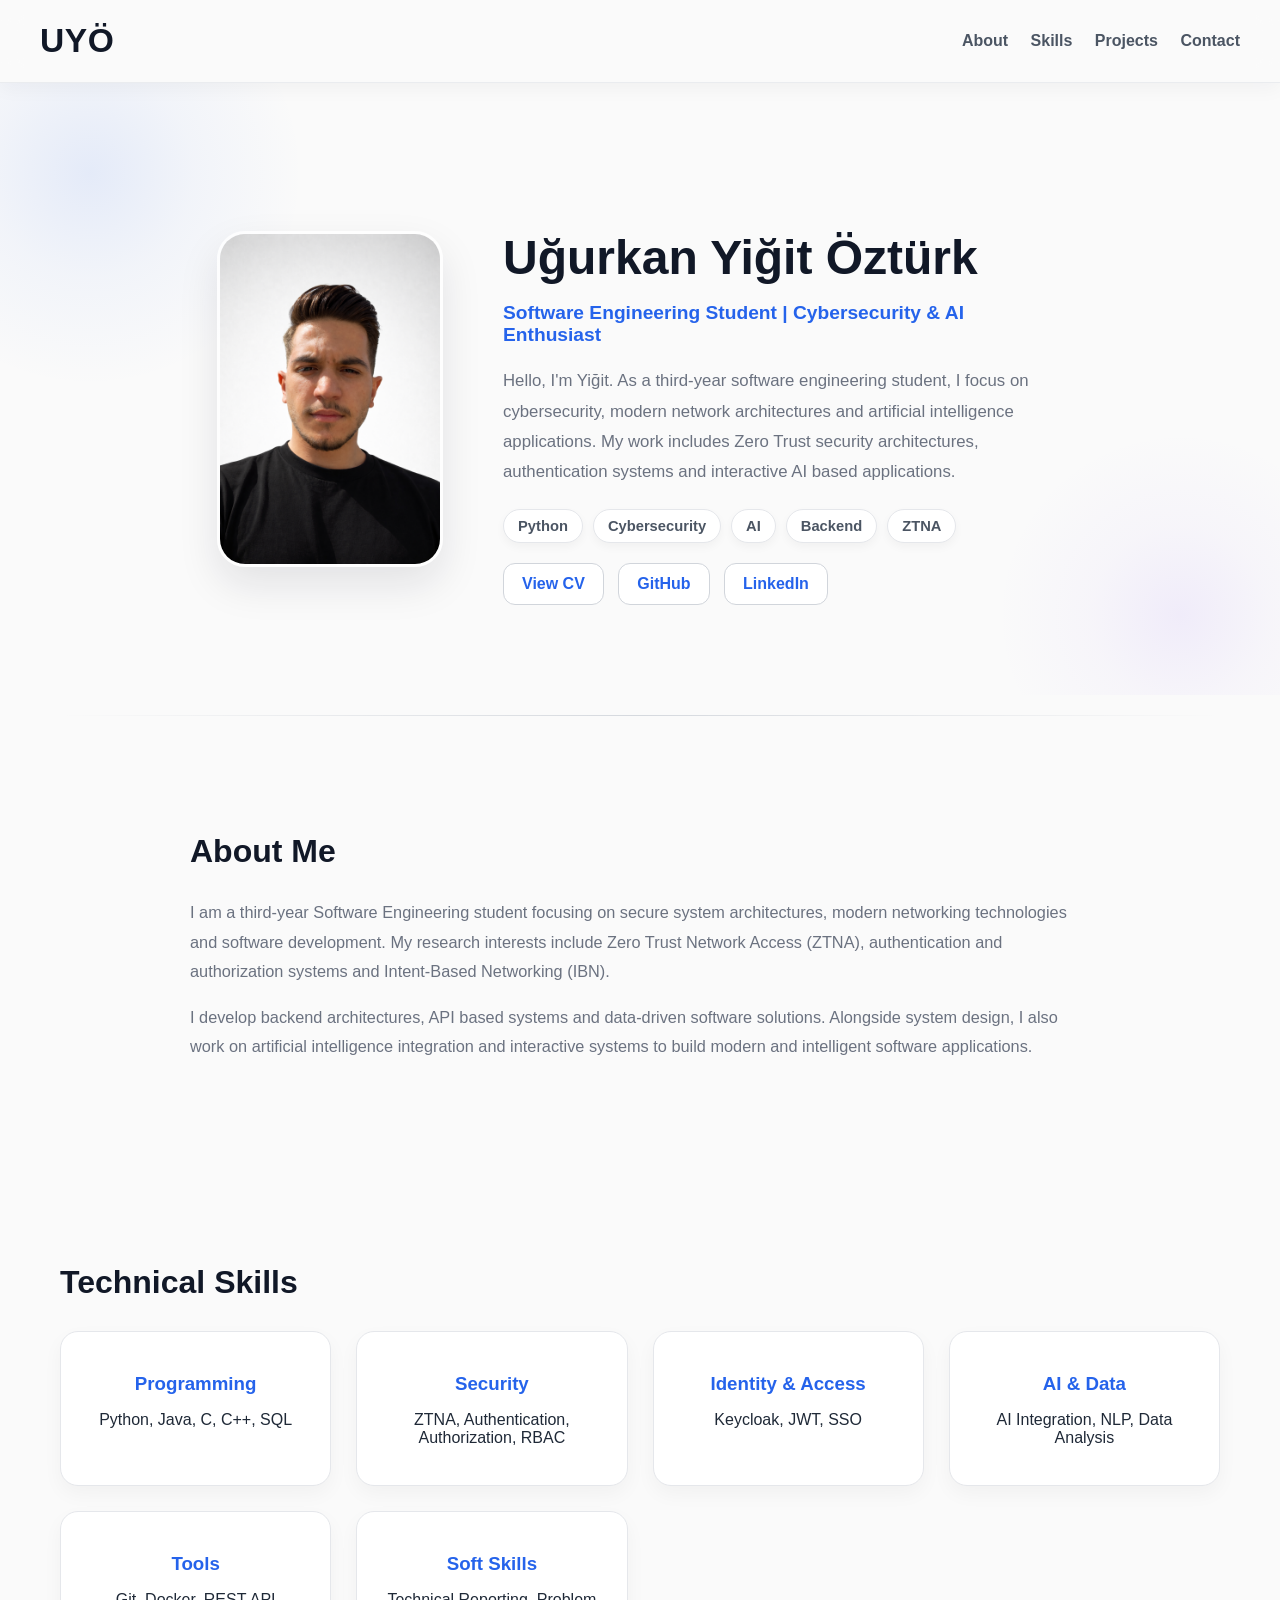
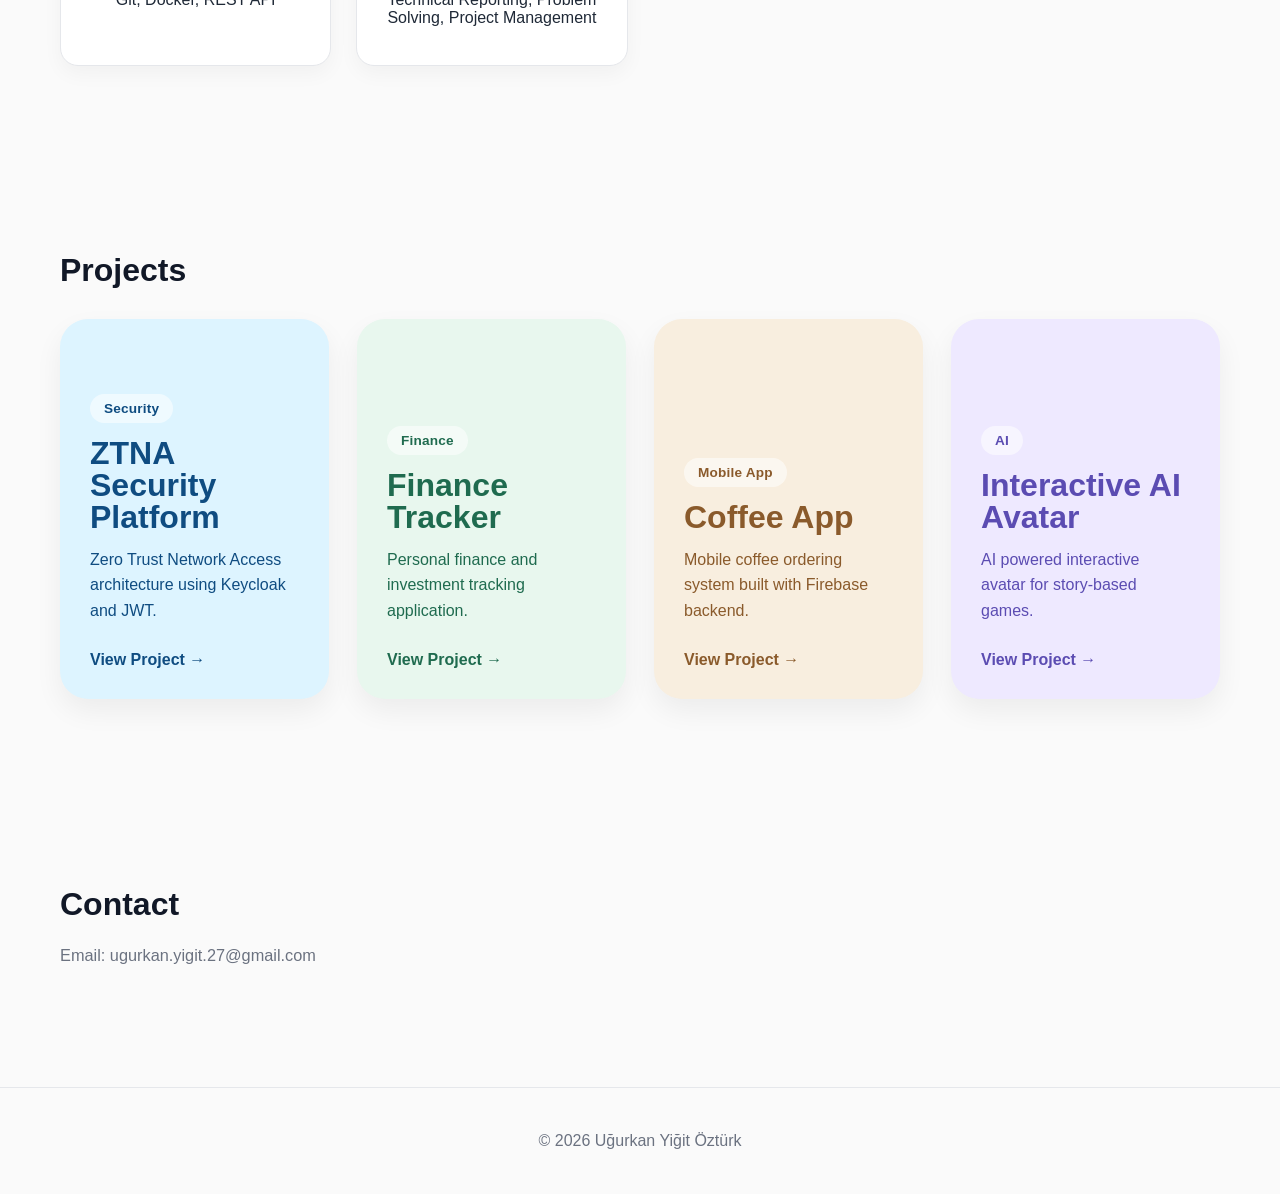
==== index.html @ f37c4f9e "Replace section dividers and remove unused script Replaced section dividers with hero dividers and r" ====
<!DOCTYPE html>
<html lang="en">
<head>
<meta charset="UTF-8">
<meta name="viewport" content="width=device-width, initial-scale=1.0">
<title>Uğurkan Yiğit Öztürk | Portfolio</title>
<link rel="stylesheet" href="style.css">
</head>

<body>

<header class="navbar">
<h2>UYÖ</h2>

<nav>
  <a href="#about">About</a>
  <a href="#skills">Skills</a>
  <a href="#projects">Projects</a>
  <a href="#contact">Contact</a>
</nav>
</header>

<section class="hero">

<img src="profile.png" class="profile-photo">

<div class="hero-text">

<h1>Uğurkan Yiğit Öztürk</h1>

<h3>Software Engineering Student | Cybersecurity & AI Enthusiast</h3>

<p>
Hello, I'm Yiğit. As a third-year software engineering student, I focus on
cybersecurity, modern network architectures and artificial intelligence
applications. My work includes Zero Trust security architectures,
authentication systems and interactive AI based applications.
</p>

<div class="hero-badges">
  <span class="hero-badge">Python</span>
  <span class="hero-badge">Cybersecurity</span>
  <span class="hero-badge">AI</span>
  <span class="hero-badge">Backend</span>
  <span class="hero-badge">ZTNA</span>
</div>

<div class="hero-buttons">

<a href="CV.pdf" target="_blank" class="btn">View CV</a>

<a href="https://github.com/Yigit-Ozturk-Ugurkan" target="_blank" class="btn">GitHub</a>

<a href="https://www.linkedin.com/in/uğurkan-yiğit-öztürk-a6b8692b9" target="_blank" class="btn">LinkedIn</a>

</div>

</div>

</section>

<div class="hero-divider"></div>  

<section id="about" class="about-section">

<h2>About Me</h2>

<p>
I am a third-year Software Engineering student focusing on secure system architectures,
modern networking technologies and software development. My research interests include
Zero Trust Network Access (ZTNA), authentication and authorization systems and
Intent-Based Networking (IBN).
</p>

<p>
I develop backend architectures, API based systems and data-driven software solutions.
Alongside system design, I also work on artificial intelligence integration and
interactive systems to build modern and intelligent software applications.
</p>

</section>

<section id="skills" class="skills-section">

<h2>Technical Skills</h2>

<div class="skills-grid">

<div class="skill-card">
<h3>Programming</h3>
<p>Python, Java, C, C++, SQL</p>
</div>

<div class="skill-card">
<h3>Security</h3>
<p>ZTNA, Authentication, Authorization, RBAC</p>
</div>

<div class="skill-card">
<h3>Identity & Access</h3>
<p>Keycloak, JWT, SSO</p>
</div>

<div class="skill-card">
<h3>AI & Data</h3>
<p>AI Integration, NLP, Data Analysis</p>
</div>

<div class="skill-card">
<h3>Tools</h3>
<p>Git, Docker, REST API</p>
</div>

<div class="skill-card">
<h3>Soft Skills</h3>
<p>Technical Reporting, Problem Solving, Project Management</p>
</div>

</div>

</section>

<section id="projects" class="projects-section">
  <h2>Projects</h2>

  <div class="projects">

    <div class="project-card card-ztna">
      <div class="project-content">
        <span class="project-tag">Security</span>
        <h3>ZTNA Security Platform</h3>
        <p>Zero Trust Network Access architecture using Keycloak and JWT.</p>
        <a href="project.html?project=ztna" class="project-link">View Project →</a>
      </div>
    </div>

    <div class="project-card card-finance">
      <div class="project-content">
        <span class="project-tag">Finance</span>
        <h3>Finance Tracker</h3>
        <p>Personal finance and investment tracking application.</p>
        <a href="project.html?project=finance" class="project-link">View Project →</a>
      </div>
    </div>

    <div class="project-card card-coffee">
      <div class="project-content">
        <span class="project-tag">Mobile App</span>
        <h3>Coffee App</h3>
        <p>Mobile coffee ordering system built with Firebase backend.</p>
        <a href="project.html?project=coffee" class="project-link">View Project →</a>
      </div>
    </div>

    <div class="project-card card-avatar">
      <div class="project-content">
        <span class="project-tag">AI</span>
        <h3>Interactive AI Avatar</h3>
        <p>AI powered interactive avatar for story-based games.</p>
        <a href="project.html?project=avatar" class="project-link">View Project →</a>
      </div>
    </div>

  </div>
</section>

<section id="contact">

<h2>Contact</h2>

<p>Email: ugurkan.yigit.27@gmail.com</p>

</section>

<footer>

<p>© 2026 Uğurkan Yiğit Öztürk</p>

</footer>

</body>
</html>
---- style.css ----
body{
font-family: Arial, sans-serif;
background:#FAFAFA;
color:#1F2937;
margin:0;
}

.navbar{
display:flex;
justify-content:space-between;
align-items:center;
padding:22px 40px;
background:rgba(250,250,250,0.78);
backdrop-filter:blur(14px);
-webkit-backdrop-filter:blur(14px);
border-bottom:1px solid rgba(229,231,235,0.75);
position:sticky;
top:0;
z-index:1000;
box-shadow:0 6px 18px rgba(15,23,42,0.04);
}

.navbar h2{
margin:0;
color:#111827;
font-size:2.1rem;
letter-spacing:0.5px;
}

.navbar a{
color:#4B5563;
margin-left:18px;
text-decoration:none;
font-weight:600;
transition:color 0.25s ease, opacity 0.25s ease;
}

.navbar a:hover{
color:#2563EB;
opacity:1;
}

.hero{
position:relative;
display:flex;
align-items:center;
justify-content:center;
padding:110px 60px 90px;
gap:60px;
overflow:hidden;
}

.hero-divider{
height:1px;
background:linear-gradient(
to right,
rgba(229,231,235,0),
rgba(209,213,219,0.9),
rgba(229,231,235,0)
);
margin:20px 60px 0;
}

.hero::before{
content:"";
position:absolute;
width:420px;
height:420px;
border-radius:50%;
background:radial-gradient(circle, rgba(37,99,235,0.10) 0%, rgba(37,99,235,0.04) 35%, rgba(37,99,235,0) 72%);
top:-120px;
left:-120px;
pointer-events:none;
}

.hero::after{
content:"";
position:absolute;
width:360px;
height:360px;
border-radius:50%;
background:radial-gradient(circle, rgba(139,92,246,0.09) 0%, rgba(139,92,246,0.03) 35%, rgba(139,92,246,0) 72%);
right:-80px;
bottom:-100px;
pointer-events:none;
}

.profile-photo{
width:220px;
border-radius:28px;
border:3px solid rgba(255,255,255,0.75);
box-shadow:0 18px 40px rgba(15,23,42,0.10);
position:relative;
z-index:1;
}

.hero-text{
max-width:560px;
position:relative;
z-index:1;
}

.hero-text h1{
font-size:3rem;
line-height:1.05;
margin-bottom:12px;
color:#111827;
}

.hero-text h3{
font-size:1.2rem;
font-weight:600;
color:#2563EB;
margin-bottom:20px;
}

.hero-text p{
font-size:1.05rem;
line-height:1.8;
color:#6B7280;
}

.hero-buttons{
margin-top:20px;
}

.btn{
background:#FFFFFF;
color:#2563EB;
padding:11px 18px;
text-decoration:none;
border-radius:12px;
margin-right:10px;
display:inline-block;
font-weight:600;
border:1px solid #D1D5DB;
transition:all 0.25s ease;
}

.btn:hover{
background:#2563EB;
color:#FFFFFF;
transform:translateY(-2px);
border-color:#2563EB;
}

.projects-section{
padding:80px 60px;
}

.projects-section h2{
margin-bottom:30px;
font-size:2rem;
color:#111827;
}

.projects{
display:grid;
grid-template-columns:repeat(auto-fit,minmax(260px,1fr));
gap:28px;
}

.project-card{
min-height:320px;
border-radius:28px;
padding:30px;
display:flex;
align-items:flex-end;
box-shadow:0 12px 28px rgba(0,0,0,0.06);
transition:transform 0.30s ease, box-shadow 0.30s ease, background 0.30s ease;
}

.project-card:hover{
transform:translateY(-8px);
box-shadow:0 22px 40px rgba(0,0,0,0.10);
}

.project-content{
display:flex;
flex-direction:column;
gap:14px;
width:100%;
}

.project-tag{
display:inline-block;
width:fit-content;
padding:7px 14px;
border-radius:999px;
font-size:0.85rem;
font-weight:700;
letter-spacing:0.2px;
background:rgba(255,255,255,0.55);
color:inherit;
}

.project-card h3{
font-size:2rem;
line-height:1;
margin:0;
font-weight:800;
}

.project-card p{
font-size:1rem;
line-height:1.6;
margin:0;
max-width:95%;
}

.project-link{
margin-top:14px;
text-decoration:none;
font-weight:800;
font-size:1rem;
color:inherit;
display:inline-block;
transition:transform 0.25s ease, opacity 0.25s ease;
}

.project-card:hover .project-link{
transform:translateX(6px);
}

html {
  scroll-behavior: smooth;
}

.logo-link {
  color: #111827;
  text-decoration: none;
}

.detail-page {
  padding: 48px 20px 90px;
  background: #FAFAFA;
}

.detail-container {
  max-width: 1100px;
  margin: 0 auto;
}

.back-link {
  display: inline-block;
  margin-bottom: 22px;
  color: #4B5563;
  text-decoration: none;
  font-weight: 600;
  transition: color 0.25s ease;
}

.back-link:hover {
  color: #2563EB;
}

.detail-image {
  width: 100%;
  max-height: 520px;
  object-fit: cover;
  border-radius: 24px;
  border: 1px solid #E5E7EB;
  box-shadow: 0 14px 30px rgba(0, 0, 0, 0.08);
  margin-bottom: 24px;
  background: #FFFFFF;
}

.detail-card {
  position: relative;
  overflow: hidden;
  background: linear-gradient(
  to bottom,
  #ffffff 30%,
  var(--project-soft-color) 100%
  );
  border-radius: 24px;
  padding: 34px;
  box-shadow: 0 14px 30px rgba(0, 0, 0, 0.06);
  border-left: 6px solid var(--project-color, #2563EB);
}

.detail-card::before{
  content:"";
  position:absolute;
  top:0;
  left:0;
  width:100%;
  height:72px;
  background:linear-gradient(
    to bottom,
    rgba(0,0,0,0.02),
    rgba(0,0,0,0)
  );
  pointer-events:none;
}

.detail-card h1 {
  font-size: 2.4rem;
  margin-bottom: 14px;
  color: #111827;
}

.detail-card h2 {
  margin-top: 24px;
  margin-bottom: 14px;
  font-size: 1.35rem;
  color: #111827;
}

.detail-desc {
  font-size: 1.05rem;
  line-height: 1.85;
  color: #6B7280;
}

.detail-buttons {
  margin-top: 26px;
  display: flex;
  gap: 12px;
  flex-wrap: wrap;
}

.detail-buttons .btn {
  min-width: 130px;
  text-align: center;
}

.detail-list {
  padding-left: 20px;
  line-height: 1.9;
  color: #4B5563;
}

.detail-list li {
  margin-bottom: 8px;
}

.tags {
  display: flex;
  gap: 10px;
  flex-wrap: wrap;
  margin-top: 8px;
}

.tag {
  background: #F3F4F6;
  color: #374151;
  border: 1px solid #E5E7EB;
  padding: 8px 14px;
  border-radius: 999px;
  font-size: 0.95rem;
  font-weight: 600;
}

hr {
  border: none;
  border-top: 1px solid #E5E7EB;
  margin: 28px 0;
}

@media (max-width: 768px) {
  .detail-card {
    padding: 22px;
  }

  .detail-card h1 {
    font-size: 1.8rem;
  }

  .detail-image {
    max-height: 320px;
  }
}

.about-section{
padding:40px 60px 80px;
max-width:900px;
margin:auto;
line-height:1.8;
}

.skills-section{
padding:60px;
}

.skills-grid{
display:grid;
grid-template-columns:repeat(auto-fit,minmax(220px,1fr));
gap:25px;
margin-top:30px;
}

.skill-card{
background:#FFFFFF;
padding:22px;
border-radius:18px;
text-align:center;
border:1px solid #E5E7EB;
box-shadow:0 8px 20px rgba(0,0,0,0.04);
}

.skill-card h3{
color:#2563EB;
margin-bottom:10px;
}

.hero-badges{
display:flex;
flex-wrap:wrap;
gap:10px;
margin-top:22px;
margin-bottom:8px;
}

.hero-badge{
background:#FFFFFF;
color:#4B5563;
border:1px solid #E5E7EB;
padding:8px 14px;
border-radius:999px;
font-size:0.92rem;
font-weight:600;
box-shadow:0 4px 10px rgba(0,0,0,0.04);
}

.card-ztna{
background:#DDF4FF;
color:#0F4C81;
}

.card-ztna:hover{
background:#BFE8FF;
}

.card-finance{
background:#E8F7EE;
color:#1F6B4F;
}

.card-finance:hover{
background:#D2F0DF;
}

.card-coffee{
background:#F8EEDF;
color:#8A5A2B;
}

.card-coffee:hover{
background:#F2E0C8;
}

.card-avatar{
background:#EEE9FF;
color:#5B4CB2;
}

.card-avatar:hover{
background:#E0D7FF;
}

.about-section,
.skills-section,
#contact{
padding:80px 60px;
}

.about-section p,
#contact p{
color:#6B7280;
font-size:1.02rem;
line-height:1.8;
}

h2{
font-size:2rem;
margin-bottom:18px;
color:#111827;
}

footer{
padding:28px 20px;
text-align:center;
color:#6B7280;
border-top:1px solid #E5E7EB;
margin-top:20px;
background:#FAFAFA;
}

@media (max-width: 768px) {
  .navbar{
    flex-direction:column;
    gap:14px;
    padding:18px 20px;
  }

  .hero{
    flex-direction:column;
    text-align:center;
    padding:60px 24px;
    gap:30px;
  }

  .hero-text h1{
    font-size:2.3rem;
  }

  .projects-section,
  .about-section,
  .skills-section,
  #contact{
    padding:60px 24px;
  }

  .project-card{
    min-height:280px;
    padding:24px;
  }

  .project-card h3{
    font-size:1.8rem;
  }
}
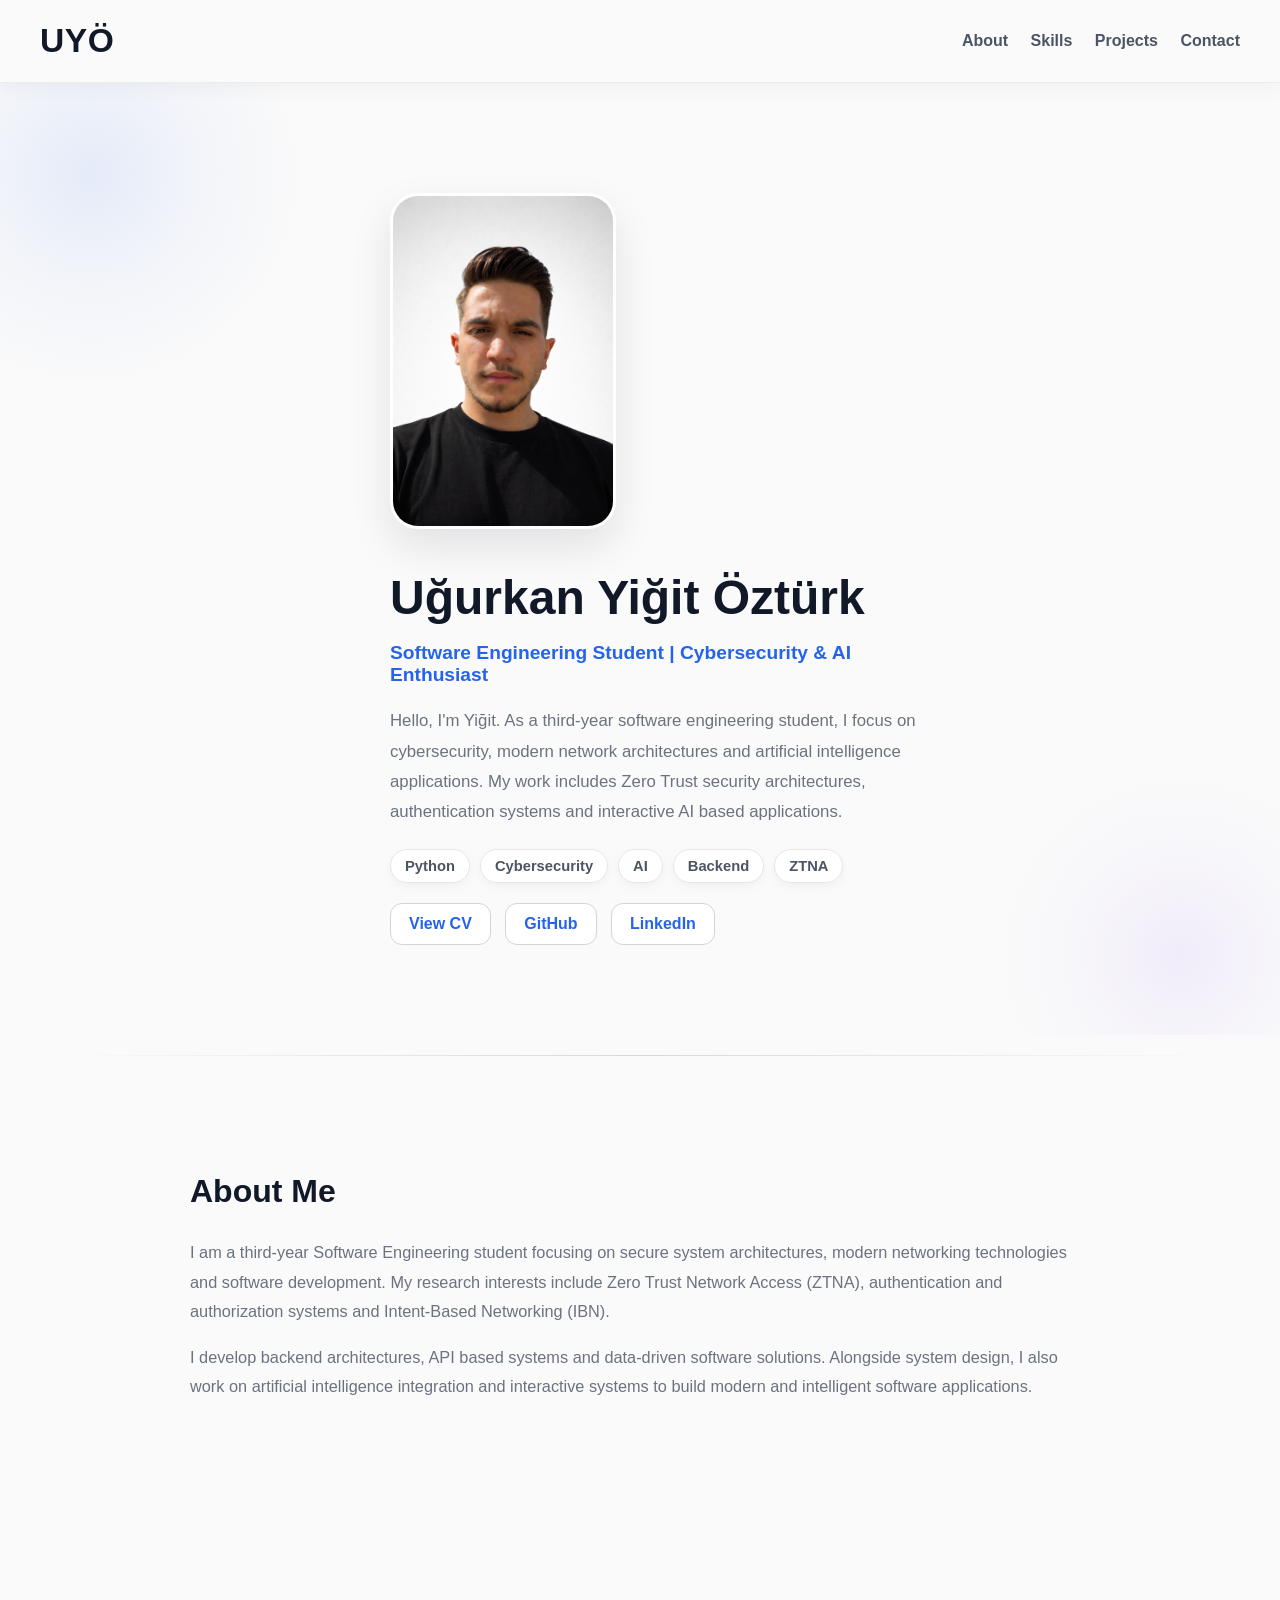
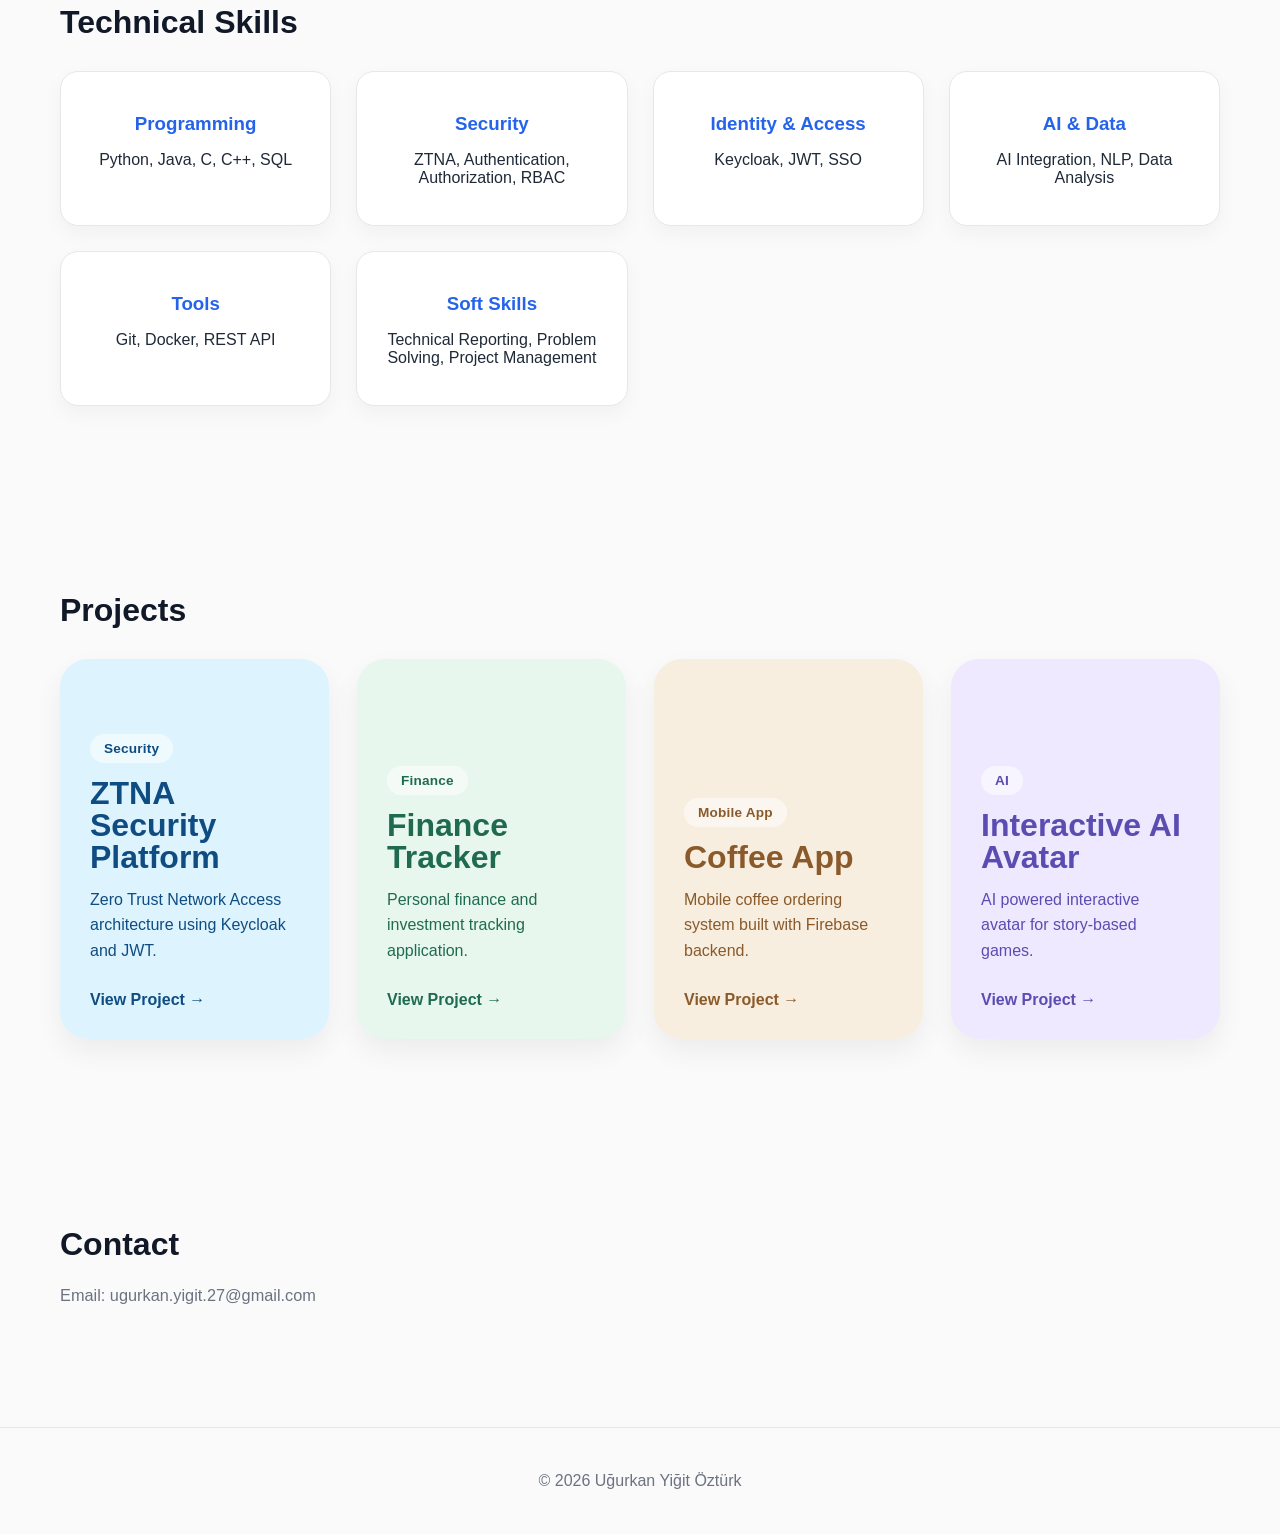
==== commit 799cd39d: "Refactor index.html structure and content" ====
--- a/index.html
+++ b/index.html
@@ -1,182 +1,196 @@
 <!DOCTYPE html>
 <html lang="en">
 <head>
-<meta charset="UTF-8">
-<meta name="viewport" content="width=device-width, initial-scale=1.0">
-<title>Uğurkan Yiğit Öztürk | Portfolio</title>
-<link rel="stylesheet" href="style.css">
+  <meta charset="UTF-8">
+  <meta name="viewport" content="width=device-width, initial-scale=1.0">
+  <title>Uğurkan Yiğit Öztürk | Portfolio</title>
+  <link rel="stylesheet" href="style.css">
 </head>
 
 <body>
 
-<header class="navbar">
-<h2>UYÖ</h2>
+  <header class="navbar">
+    <h2>UYÖ</h2>
 
-<nav>
-  <a href="#about">About</a>
-  <a href="#skills">Skills</a>
-  <a href="#projects">Projects</a>
-  <a href="#contact">Contact</a>
-</nav>
-</header>
+    <nav>
+      <a href="#about">About</a>
+      <a href="#skills">Skills</a>
+      <a href="#projects">Projects</a>
+      <a href="#contact">Contact</a>
+    </nav>
+  </header>
 
-<section class="hero">
+  <section class="hero">
+    <div class="section-bg hero-bg">
+      <span class="bg-shape shape-1"></span>
+      <span class="bg-shape shape-2"></span>
+    </div>
 
-<img src="profile.png" class="profile-photo">
+    <div class="section-content hero-content">
+      <img src="profile.png" class="profile-photo" alt="Profile Photo">
 
-<div class="hero-text">
+      <div class="hero-text">
+        <h1>Uğurkan Yiğit Öztürk</h1>
 
-<h1>Uğurkan Yiğit Öztürk</h1>
+        <h3>Software Engineering Student | Cybersecurity & AI Enthusiast</h3>
 
-<h3>Software Engineering Student | Cybersecurity & AI Enthusiast</h3>
+        <p>
+          Hello, I'm Yiğit. As a third-year software engineering student, I focus on
+          cybersecurity, modern network architectures and artificial intelligence
+          applications. My work includes Zero Trust security architectures,
+          authentication systems and interactive AI based applications.
+        </p>
 
-<p>
-Hello, I'm Yiğit. As a third-year software engineering student, I focus on
-cybersecurity, modern network architectures and artificial intelligence
-applications. My work includes Zero Trust security architectures,
-authentication systems and interactive AI based applications.
-</p>
+        <div class="hero-badges">
+          <span class="hero-badge">Python</span>
+          <span class="hero-badge">Cybersecurity</span>
+          <span class="hero-badge">AI</span>
+          <span class="hero-badge">Backend</span>
+          <span class="hero-badge">ZTNA</span>
+        </div>
 
-<div class="hero-badges">
-  <span class="hero-badge">Python</span>
-  <span class="hero-badge">Cybersecurity</span>
-  <span class="hero-badge">AI</span>
-  <span class="hero-badge">Backend</span>
-  <span class="hero-badge">ZTNA</span>
-</div>
-
-<div class="hero-buttons">
-
-<a href="CV.pdf" target="_blank" class="btn">View CV</a>
-
-<a href="https://github.com/Yigit-Ozturk-Ugurkan" target="_blank" class="btn">GitHub</a>
-
-<a href="https://www.linkedin.com/in/uğurkan-yiğit-öztürk-a6b8692b9" target="_blank" class="btn">LinkedIn</a>
-
-</div>
-
-</div>
-
-</section>
-
-<div class="hero-divider"></div>  
-
-<section id="about" class="about-section">
-
-<h2>About Me</h2>
-
-<p>
-I am a third-year Software Engineering student focusing on secure system architectures,
-modern networking technologies and software development. My research interests include
-Zero Trust Network Access (ZTNA), authentication and authorization systems and
-Intent-Based Networking (IBN).
-</p>
-
-<p>
-I develop backend architectures, API based systems and data-driven software solutions.
-Alongside system design, I also work on artificial intelligence integration and
-interactive systems to build modern and intelligent software applications.
-</p>
-
-</section>
-
-<section id="skills" class="skills-section">
-
-<h2>Technical Skills</h2>
-
-<div class="skills-grid">
-
-<div class="skill-card">
-<h3>Programming</h3>
-<p>Python, Java, C, C++, SQL</p>
-</div>
-
-<div class="skill-card">
-<h3>Security</h3>
-<p>ZTNA, Authentication, Authorization, RBAC</p>
-</div>
-
-<div class="skill-card">
-<h3>Identity & Access</h3>
-<p>Keycloak, JWT, SSO</p>
-</div>
-
-<div class="skill-card">
-<h3>AI & Data</h3>
-<p>AI Integration, NLP, Data Analysis</p>
-</div>
-
-<div class="skill-card">
-<h3>Tools</h3>
-<p>Git, Docker, REST API</p>
-</div>
-
-<div class="skill-card">
-<h3>Soft Skills</h3>
-<p>Technical Reporting, Problem Solving, Project Management</p>
-</div>
-
-</div>
-
-</section>
-
-<section id="projects" class="projects-section">
-  <h2>Projects</h2>
-
-  <div class="projects">
-
-    <div class="project-card card-ztna">
-      <div class="project-content">
-        <span class="project-tag">Security</span>
-        <h3>ZTNA Security Platform</h3>
-        <p>Zero Trust Network Access architecture using Keycloak and JWT.</p>
-        <a href="project.html?project=ztna" class="project-link">View Project →</a>
+        <div class="hero-buttons">
+          <a href="CV.pdf" target="_blank" class="btn">View CV</a>
+          <a href="https://github.com/Yigit-Ozturk-Ugurkan" target="_blank" class="btn">GitHub</a>
+          <a href="https://www.linkedin.com/in/uğurkan-yiğit-öztürk-a6b8692b9" target="_blank" class="btn">LinkedIn</a>
+        </div>
       </div>
     </div>
+  </section>
 
-    <div class="project-card card-finance">
-      <div class="project-content">
-        <span class="project-tag">Finance</span>
-        <h3>Finance Tracker</h3>
-        <p>Personal finance and investment tracking application.</p>
-        <a href="project.html?project=finance" class="project-link">View Project →</a>
+  <div class="hero-divider"></div>
+
+  <section id="about" class="about-section section-shell">
+    <div class="section-bg about-bg">
+      <span class="bg-shape shape-1"></span>
+      <span class="bg-shape shape-2"></span>
+    </div>
+
+    <div class="section-content">
+      <h2>About Me</h2>
+
+      <p>
+        I am a third-year Software Engineering student focusing on secure system architectures,
+        modern networking technologies and software development. My research interests include
+        Zero Trust Network Access (ZTNA), authentication and authorization systems and
+        Intent-Based Networking (IBN).
+      </p>
+
+      <p>
+        I develop backend architectures, API based systems and data-driven software solutions.
+        Alongside system design, I also work on artificial intelligence integration and
+        interactive systems to build modern and intelligent software applications.
+      </p>
+    </div>
+  </section>
+
+  <section id="skills" class="skills-section section-shell">
+    <div class="section-bg skills-bg">
+      <span class="bg-shape shape-1"></span>
+      <span class="bg-shape shape-2"></span>
+    </div>
+
+    <div class="section-content">
+      <h2>Technical Skills</h2>
+
+      <div class="skills-grid">
+        <div class="skill-card">
+          <h3>Programming</h3>
+          <p>Python, Java, C, C++, SQL</p>
+        </div>
+
+        <div class="skill-card">
+          <h3>Security</h3>
+          <p>ZTNA, Authentication, Authorization, RBAC</p>
+        </div>
+
+        <div class="skill-card">
+          <h3>Identity & Access</h3>
+          <p>Keycloak, JWT, SSO</p>
+        </div>
+
+        <div class="skill-card">
+          <h3>AI & Data</h3>
+          <p>AI Integration, NLP, Data Analysis</p>
+        </div>
+
+        <div class="skill-card">
+          <h3>Tools</h3>
+          <p>Git, Docker, REST API</p>
+        </div>
+
+        <div class="skill-card">
+          <h3>Soft Skills</h3>
+          <p>Technical Reporting, Problem Solving, Project Management</p>
+        </div>
       </div>
     </div>
+  </section>
 
-    <div class="project-card card-coffee">
-      <div class="project-content">
-        <span class="project-tag">Mobile App</span>
-        <h3>Coffee App</h3>
-        <p>Mobile coffee ordering system built with Firebase backend.</p>
-        <a href="project.html?project=coffee" class="project-link">View Project →</a>
+  <section id="projects" class="projects-section section-shell">
+    <div class="section-bg projects-bg">
+      <span class="bg-shape shape-1"></span>
+      <span class="bg-shape shape-2"></span>
+    </div>
+
+    <div class="section-content">
+      <h2>Projects</h2>
+
+      <div class="projects">
+        <div class="project-card card-ztna">
+          <div class="project-content">
+            <span class="project-tag">Security</span>
+            <h3>ZTNA Security Platform</h3>
+            <p>Zero Trust Network Access architecture using Keycloak and JWT.</p>
+            <a href="project.html?project=ztna" class="project-link">View Project →</a>
+          </div>
+        </div>
+
+        <div class="project-card card-finance">
+          <div class="project-content">
+            <span class="project-tag">Finance</span>
+            <h3>Finance Tracker</h3>
+            <p>Personal finance and investment tracking application.</p>
+            <a href="project.html?project=finance" class="project-link">View Project →</a>
+          </div>
+        </div>
+
+        <div class="project-card card-coffee">
+          <div class="project-content">
+            <span class="project-tag">Mobile App</span>
+            <h3>Coffee App</h3>
+            <p>Mobile coffee ordering system built with Firebase backend.</p>
+            <a href="project.html?project=coffee" class="project-link">View Project →</a>
+          </div>
+        </div>
+
+        <div class="project-card card-avatar">
+          <div class="project-content">
+            <span class="project-tag">AI</span>
+            <h3>Interactive AI Avatar</h3>
+            <p>AI powered interactive avatar for story-based games.</p>
+            <a href="project.html?project=avatar" class="project-link">View Project →</a>
+          </div>
+        </div>
       </div>
     </div>
+  </section>
 
-    <div class="project-card card-avatar">
-      <div class="project-content">
-        <span class="project-tag">AI</span>
-        <h3>Interactive AI Avatar</h3>
-        <p>AI powered interactive avatar for story-based games.</p>
-        <a href="project.html?project=avatar" class="project-link">View Project →</a>
-      </div>
+  <section id="contact" class="contact-section section-shell">
+    <div class="section-bg contact-bg">
+      <span class="bg-shape shape-1"></span>
+      <span class="bg-shape shape-2"></span>
     </div>
 
-  </div>
-</section>
+    <div class="section-content">
+      <h2>Contact</h2>
+      <p>Email: ugurkan.yigit.27@gmail.com</p>
+    </div>
+  </section>
 
-<section id="contact">
-
-<h2>Contact</h2>
-
-<p>Email: ugurkan.yigit.27@gmail.com</p>
-
-</section>
-
-<footer>
-
-<p>© 2026 Uğurkan Yiğit Öztürk</p>
-
-</footer>
+  <footer>
+    <p>© 2026 Uğurkan Yiğit Öztürk</p>
+  </footer>
 
 </body>
 </html>
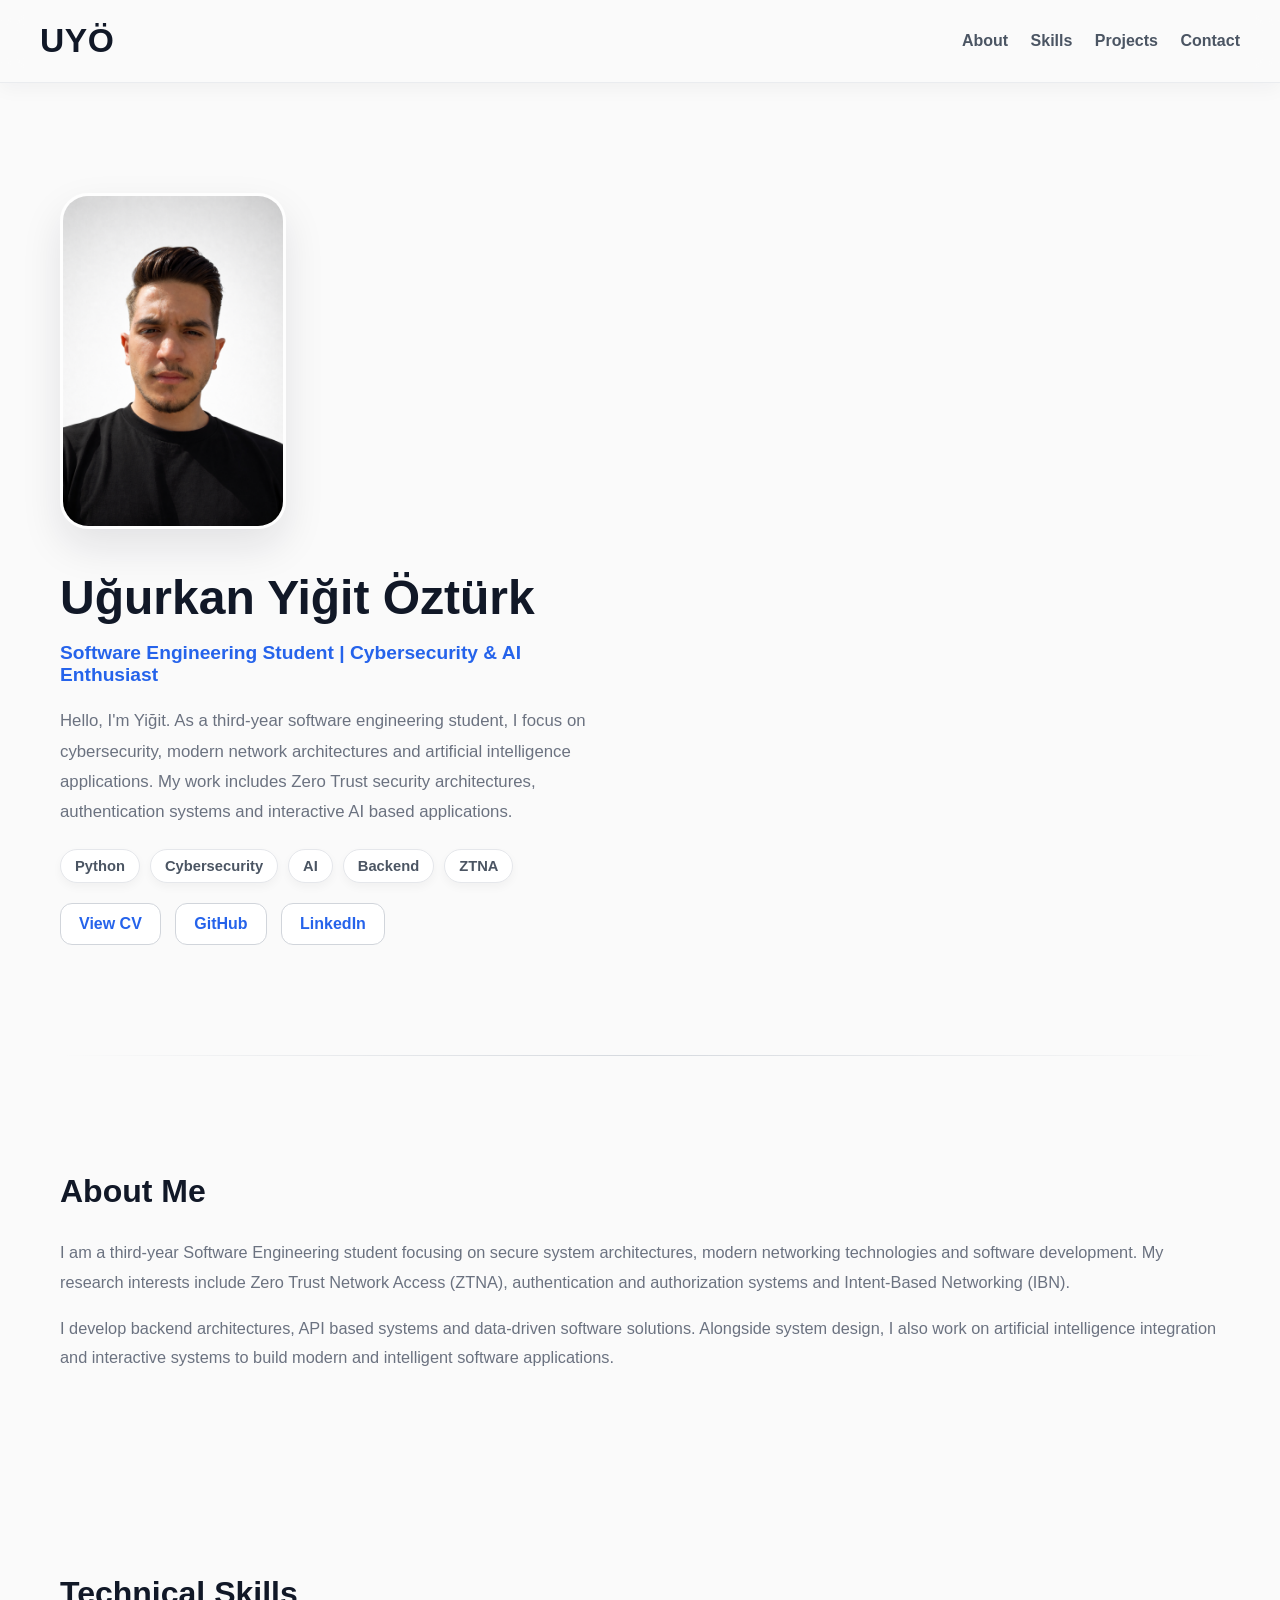
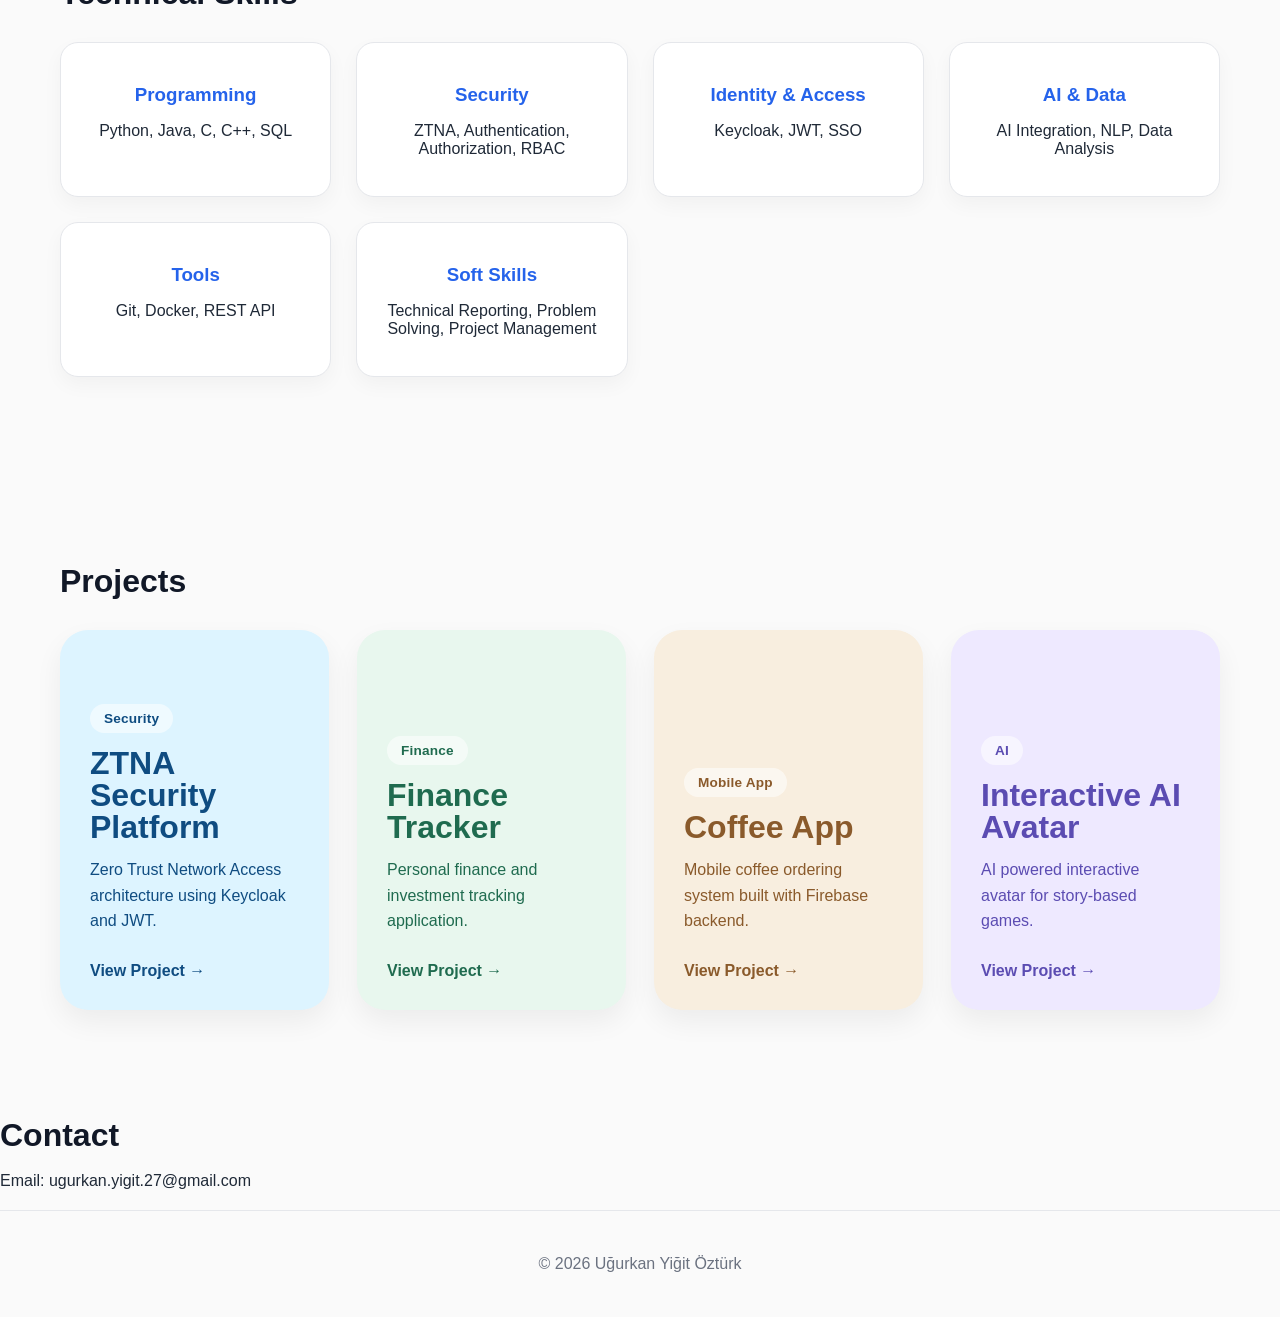
==== commit 48926f52: "Refactor index.html structure and content" ====
--- a/index.html
+++ b/index.html
@@ -1,196 +1,182 @@
 <!DOCTYPE html>
 <html lang="en">
 <head>
-  <meta charset="UTF-8">
-  <meta name="viewport" content="width=device-width, initial-scale=1.0">
-  <title>Uğurkan Yiğit Öztürk | Portfolio</title>
-  <link rel="stylesheet" href="style.css">
+<meta charset="UTF-8">
+<meta name="viewport" content="width=device-width, initial-scale=1.0">
+<title>Uğurkan Yiğit Öztürk | Portfolio</title>
+<link rel="stylesheet" href="style.css">
 </head>
 
 <body>
 
-  <header class="navbar">
-    <h2>UYÖ</h2>
+<header class="navbar">
+<h2>UYÖ</h2>
 
-    <nav>
-      <a href="#about">About</a>
-      <a href="#skills">Skills</a>
-      <a href="#projects">Projects</a>
-      <a href="#contact">Contact</a>
-    </nav>
-  </header>
+<nav>
+  <a href="#about">About</a>
+  <a href="#skills">Skills</a>
+  <a href="#projects">Projects</a>
+  <a href="#contact">Contact</a>
+</nav>
+</header>
 
-  <section class="hero">
-    <div class="section-bg hero-bg">
-      <span class="bg-shape shape-1"></span>
-      <span class="bg-shape shape-2"></span>
+<section class="hero">
+
+<img src="profile.png" class="profile-photo">
+
+<div class="hero-text">
+
+<h1>Uğurkan Yiğit Öztürk</h1>
+
+<h3>Software Engineering Student | Cybersecurity & AI Enthusiast</h3>
+
+<p>
+Hello, I'm Yiğit. As a third-year software engineering student, I focus on
+cybersecurity, modern network architectures and artificial intelligence
+applications. My work includes Zero Trust security architectures,
+authentication systems and interactive AI based applications.
+</p>
+
+<div class="hero-badges">
+  <span class="hero-badge">Python</span>
+  <span class="hero-badge">Cybersecurity</span>
+  <span class="hero-badge">AI</span>
+  <span class="hero-badge">Backend</span>
+  <span class="hero-badge">ZTNA</span>
+</div>
+
+<div class="hero-buttons">
+
+<a href="CV.pdf" target="_blank" class="btn">View CV</a>
+
+<a href="https://github.com/Yigit-Ozturk-Ugurkan" target="_blank" class="btn">GitHub</a>
+
+<a href="https://www.linkedin.com/in/uğurkan-yiğit-öztürk-a6b8692b9" target="_blank" class="btn">LinkedIn</a>
+
+</div>
+
+</div>
+
+</section>
+
+<div class="hero-divider"></div>  
+
+<section id="about" class="about-section">
+
+<h2>About Me</h2>
+
+<p>
+I am a third-year Software Engineering student focusing on secure system architectures,
+modern networking technologies and software development. My research interests include
+Zero Trust Network Access (ZTNA), authentication and authorization systems and
+Intent-Based Networking (IBN).
+</p>
+
+<p>
+I develop backend architectures, API based systems and data-driven software solutions.
+Alongside system design, I also work on artificial intelligence integration and
+interactive systems to build modern and intelligent software applications.
+</p>
+
+</section>
+
+<section id="skills" class="skills-section">
+
+<h2>Technical Skills</h2>
+
+<div class="skills-grid">
+
+<div class="skill-card">
+<h3>Programming</h3>
+<p>Python, Java, C, C++, SQL</p>
+</div>
+
+<div class="skill-card">
+<h3>Security</h3>
+<p>ZTNA, Authentication, Authorization, RBAC</p>
+</div>
+
+<div class="skill-card">
+<h3>Identity & Access</h3>
+<p>Keycloak, JWT, SSO</p>
+</div>
+
+<div class="skill-card">
+<h3>AI & Data</h3>
+<p>AI Integration, NLP, Data Analysis</p>
+</div>
+
+<div class="skill-card">
+<h3>Tools</h3>
+<p>Git, Docker, REST API</p>
+</div>
+
+<div class="skill-card">
+<h3>Soft Skills</h3>
+<p>Technical Reporting, Problem Solving, Project Management</p>
+</div>
+
+</div>
+
+</section>
+
+<section id="projects" class="projects-section">
+  <h2>Projects</h2>
+
+  <div class="projects">
+
+    <div class="project-card card-ztna">
+      <div class="project-content">
+        <span class="project-tag">Security</span>
+        <h3>ZTNA Security Platform</h3>
+        <p>Zero Trust Network Access architecture using Keycloak and JWT.</p>
+        <a href="project.html?project=ztna" class="project-link">View Project →</a>
+      </div>
     </div>
 
-    <div class="section-content hero-content">
-      <img src="profile.png" class="profile-photo" alt="Profile Photo">
-
-      <div class="hero-text">
-        <h1>Uğurkan Yiğit Öztürk</h1>
-
-        <h3>Software Engineering Student | Cybersecurity & AI Enthusiast</h3>
-
-        <p>
-          Hello, I'm Yiğit. As a third-year software engineering student, I focus on
-          cybersecurity, modern network architectures and artificial intelligence
-          applications. My work includes Zero Trust security architectures,
-          authentication systems and interactive AI based applications.
-        </p>
-
-        <div class="hero-badges">
-          <span class="hero-badge">Python</span>
-          <span class="hero-badge">Cybersecurity</span>
-          <span class="hero-badge">AI</span>
-          <span class="hero-badge">Backend</span>
-          <span class="hero-badge">ZTNA</span>
-        </div>
-
-        <div class="hero-buttons">
-          <a href="CV.pdf" target="_blank" class="btn">View CV</a>
-          <a href="https://github.com/Yigit-Ozturk-Ugurkan" target="_blank" class="btn">GitHub</a>
-          <a href="https://www.linkedin.com/in/uğurkan-yiğit-öztürk-a6b8692b9" target="_blank" class="btn">LinkedIn</a>
-        </div>
+    <div class="project-card card-finance">
+      <div class="project-content">
+        <span class="project-tag">Finance</span>
+        <h3>Finance Tracker</h3>
+        <p>Personal finance and investment tracking application.</p>
+        <a href="project.html?project=finance" class="project-link">View Project →</a>
       </div>
     </div>
-  </section>
 
-  <div class="hero-divider"></div>
-
-  <section id="about" class="about-section section-shell">
-    <div class="section-bg about-bg">
-      <span class="bg-shape shape-1"></span>
-      <span class="bg-shape shape-2"></span>
+    <div class="project-card card-coffee">
+      <div class="project-content">
+        <span class="project-tag">Mobile App</span>
+        <h3>Coffee App</h3>
+        <p>Mobile coffee ordering system built with Firebase backend.</p>
+        <a href="project.html?project=coffee" class="project-link">View Project →</a>
+      </div>
     </div>
 
-    <div class="section-content">
-      <h2>About Me</h2>
-
-      <p>
-        I am a third-year Software Engineering student focusing on secure system architectures,
-        modern networking technologies and software development. My research interests include
-        Zero Trust Network Access (ZTNA), authentication and authorization systems and
-        Intent-Based Networking (IBN).
-      </p>
-
-      <p>
-        I develop backend architectures, API based systems and data-driven software solutions.
-        Alongside system design, I also work on artificial intelligence integration and
-        interactive systems to build modern and intelligent software applications.
-      </p>
-    </div>
-  </section>
-
-  <section id="skills" class="skills-section section-shell">
-    <div class="section-bg skills-bg">
-      <span class="bg-shape shape-1"></span>
-      <span class="bg-shape shape-2"></span>
+    <div class="project-card card-avatar">
+      <div class="project-content">
+        <span class="project-tag">AI</span>
+        <h3>Interactive AI Avatar</h3>
+        <p>AI powered interactive avatar for story-based games.</p>
+        <a href="project.html?project=avatar" class="project-link">View Project →</a>
+      </div>
     </div>
 
-    <div class="section-content">
-      <h2>Technical Skills</h2>
+  </div>
+</section>
 
-      <div class="skills-grid">
-        <div class="skill-card">
-          <h3>Programming</h3>
-          <p>Python, Java, C, C++, SQL</p>
-        </div>
+<section id="contact">
 
-        <div class="skill-card">
-          <h3>Security</h3>
-          <p>ZTNA, Authentication, Authorization, RBAC</p>
-        </div>
+<h2>Contact</h2>
 
-        <div class="skill-card">
-          <h3>Identity & Access</h3>
-          <p>Keycloak, JWT, SSO</p>
-        </div>
+<p>Email: ugurkan.yigit.27@gmail.com</p>
 
-        <div class="skill-card">
-          <h3>AI & Data</h3>
-          <p>AI Integration, NLP, Data Analysis</p>
-        </div>
+</section>
 
-        <div class="skill-card">
-          <h3>Tools</h3>
-          <p>Git, Docker, REST API</p>
-        </div>
+<footer>
 
-        <div class="skill-card">
-          <h3>Soft Skills</h3>
-          <p>Technical Reporting, Problem Solving, Project Management</p>
-        </div>
-      </div>
-    </div>
-  </section>
+<p>© 2026 Uğurkan Yiğit Öztürk</p>
 
-  <section id="projects" class="projects-section section-shell">
-    <div class="section-bg projects-bg">
-      <span class="bg-shape shape-1"></span>
-      <span class="bg-shape shape-2"></span>
-    </div>
-
-    <div class="section-content">
-      <h2>Projects</h2>
-
-      <div class="projects">
-        <div class="project-card card-ztna">
-          <div class="project-content">
-            <span class="project-tag">Security</span>
-            <h3>ZTNA Security Platform</h3>
-            <p>Zero Trust Network Access architecture using Keycloak and JWT.</p>
-            <a href="project.html?project=ztna" class="project-link">View Project →</a>
-          </div>
-        </div>
-
-        <div class="project-card card-finance">
-          <div class="project-content">
-            <span class="project-tag">Finance</span>
-            <h3>Finance Tracker</h3>
-            <p>Personal finance and investment tracking application.</p>
-            <a href="project.html?project=finance" class="project-link">View Project →</a>
-          </div>
-        </div>
-
-        <div class="project-card card-coffee">
-          <div class="project-content">
-            <span class="project-tag">Mobile App</span>
-            <h3>Coffee App</h3>
-            <p>Mobile coffee ordering system built with Firebase backend.</p>
-            <a href="project.html?project=coffee" class="project-link">View Project →</a>
-          </div>
-        </div>
-
-        <div class="project-card card-avatar">
-          <div class="project-content">
-            <span class="project-tag">AI</span>
-            <h3>Interactive AI Avatar</h3>
-            <p>AI powered interactive avatar for story-based games.</p>
-            <a href="project.html?project=avatar" class="project-link">View Project →</a>
-          </div>
-        </div>
-      </div>
-    </div>
-  </section>
-
-  <section id="contact" class="contact-section section-shell">
-    <div class="section-bg contact-bg">
-      <span class="bg-shape shape-1"></span>
-      <span class="bg-shape shape-2"></span>
-    </div>
-
-    <div class="section-content">
-      <h2>Contact</h2>
-      <p>Email: ugurkan.yigit.27@gmail.com</p>
-    </div>
-  </section>
-
-  <footer>
-    <p>© 2026 Uğurkan Yiğit Öztürk</p>
-  </footer>
+</footer>
 
 </body>
 </html>
--- a/style.css
+++ b/style.css
@@ -3,6 +3,30 @@
 background:#FAFAFA;
 color:#1F2937;
 margin:0;
+}
+
+.section-shell{
+position:relative;
+overflow:hidden;
+isolation:isolate;
+}
+
+.section-bg{
+position:absolute;
+inset:0;
+z-index:0;
+pointer-events:none;
+}
+
+.section-content{
+position:relative;
+z-index:1;
+}
+
+.bg-shape{
+position:absolute;
+border-radius:50%;
+pointer-events:none;
 }
 
 .navbar{
@@ -42,11 +66,7 @@
 
 .hero{
 position:relative;
-display:flex;
-align-items:center;
-justify-content:center;
 padding:110px 60px 90px;
-gap:60px;
 overflow:hidden;
 }
 
@@ -61,28 +81,42 @@
 margin:20px 60px 0;
 }
 
-.hero::before{
-content:"";
-position:absolute;
+.hero-bg .shape-1{
 width:420px;
 height:420px;
-border-radius:50%;
-background:radial-gradient(circle, rgba(37,99,235,0.10) 0%, rgba(37,99,235,0.04) 35%, rgba(37,99,235,0) 72%);
 top:-120px;
 left:-120px;
-pointer-events:none;
-}
-
-.hero::after{
-content:"";
-position:absolute;
+background:radial-gradient(
+circle,
+rgba(37,99,235,0.10) 0%,
+rgba(37,99,235,0.04) 35%,
+rgba(37,99,235,0) 72%
+);
+}
+
+.hero-bg .shape-2{
 width:360px;
 height:360px;
-border-radius:50%;
-background:radial-gradient(circle, rgba(139,92,246,0.09) 0%, rgba(139,92,246,0.03) 35%, rgba(139,92,246,0) 72%);
 right:-80px;
 bottom:-100px;
-pointer-events:none;
+background:radial-gradient(
+circle,
+rgba(139,92,246,0.09) 0%,
+rgba(139,92,246,0.03) 35%,
+rgba(139,92,246,0) 72%
+);
+}
+
+.hero-content{
+position:relative;
+z-index:1;
+display:flex;
+align-items:center;
+justify-content:center;
+gap:60px;
+width:100%;
+max-width:1200px;
+margin:0 auto;
 }
 
 .profile-photo{
@@ -142,10 +176,6 @@
 color:#FFFFFF;
 transform:translateY(-2px);
 border-color:#2563EB;
-}
-
-.projects-section{
-padding:80px 60px;
 }
 
 .projects-section h2{
@@ -358,6 +388,110 @@
   margin: 28px 0;
 }
 
+.about-bg .shape-1{
+width:260px;
+height:260px;
+top:-70px;
+left:-90px;
+background:radial-gradient(
+circle,
+rgba(37,99,235,0.07) 0%,
+rgba(37,99,235,0.03) 40%,
+rgba(37,99,235,0) 75%
+);
+}
+
+.about-bg .shape-2{
+width:220px;
+height:220px;
+right:-70px;
+bottom:-60px;
+background:radial-gradient(
+circle,
+rgba(139,92,246,0.06) 0%,
+rgba(139,92,246,0.025) 40%,
+rgba(139,92,246,0) 75%
+);
+}
+
+.skills-bg .shape-1{
+width:250px;
+height:250px;
+top:-60px;
+right:-70px;
+background:radial-gradient(
+circle,
+rgba(34,197,94,0.07) 0%,
+rgba(34,197,94,0.025) 40%,
+rgba(34,197,94,0) 75%
+);
+}
+
+.skills-bg .shape-2{
+width:260px;
+height:260px;
+left:-80px;
+bottom:-80px;
+background:radial-gradient(
+circle,
+rgba(37,99,235,0.06) 0%,
+rgba(37,99,235,0.025) 40%,
+rgba(37,99,235,0) 75%
+);
+}
+
+.projects-bg .shape-1{
+width:280px;
+height:280px;
+top:-80px;
+left:-100px;
+background:radial-gradient(
+circle,
+rgba(249,115,22,0.06) 0%,
+rgba(249,115,22,0.025) 40%,
+rgba(249,115,22,0) 75%
+);
+}
+
+.projects-bg .shape-2{
+width:300px;
+height:300px;
+right:-100px;
+bottom:-90px;
+background:radial-gradient(
+circle,
+rgba(139,92,246,0.06) 0%,
+rgba(139,92,246,0.025) 40%,
+rgba(139,92,246,0) 75%
+);
+}
+
+.contact-bg .shape-1{
+width:220px;
+height:220px;
+top:-50px;
+left:8%;
+background:radial-gradient(
+circle,
+rgba(14,165,233,0.06) 0%,
+rgba(14,165,233,0.025) 40%,
+rgba(14,165,233,0) 75%
+);
+}
+
+.contact-bg .shape-2{
+width:240px;
+height:240px;
+right:8%;
+bottom:-70px;
+background:radial-gradient(
+circle,
+rgba(99,102,241,0.06) 0%,
+rgba(99,102,241,0.025) 40%,
+rgba(99,102,241,0) 75%
+);
+}
+
 @media (max-width: 768px) {
   .detail-card {
     padding: 22px;
@@ -373,14 +507,12 @@
 }
 
 .about-section{
-padding:40px 60px 80px;
+line-height:1.8;
+}
+
+.about-section .section-content{
 max-width:900px;
 margin:auto;
-line-height:1.8;
-}
-
-.skills-section{
-padding:60px;
 }
 
 .skills-grid{
@@ -461,12 +593,13 @@
 
 .about-section,
 .skills-section,
-#contact{
+.projects-section,
+.contact-section{
 padding:80px 60px;
 }
 
 .about-section p,
-#contact p{
+.contact-section p{
 color:#6B7280;
 font-size:1.02rem;
 line-height:1.8;
@@ -494,23 +627,26 @@
     padding:18px 20px;
   }
 
-  .hero{
-    flex-direction:column;
-    text-align:center;
-    padding:60px 24px;
-    gap:30px;
-  }
-
+ .hero{
+text-align:center;
+padding:60px 24px;
+}
+
+.hero-content{
+flex-direction:column;
+gap:30px;
+}
+  
   .hero-text h1{
     font-size:2.3rem;
   }
 
-  .projects-section,
-  .about-section,
-  .skills-section,
-  #contact{
-    padding:60px 24px;
-  }
+.projects-section,
+.about-section,
+.skills-section,
+.contact-section{
+padding:60px 24px;
+}
 
   .project-card{
     min-height:280px;
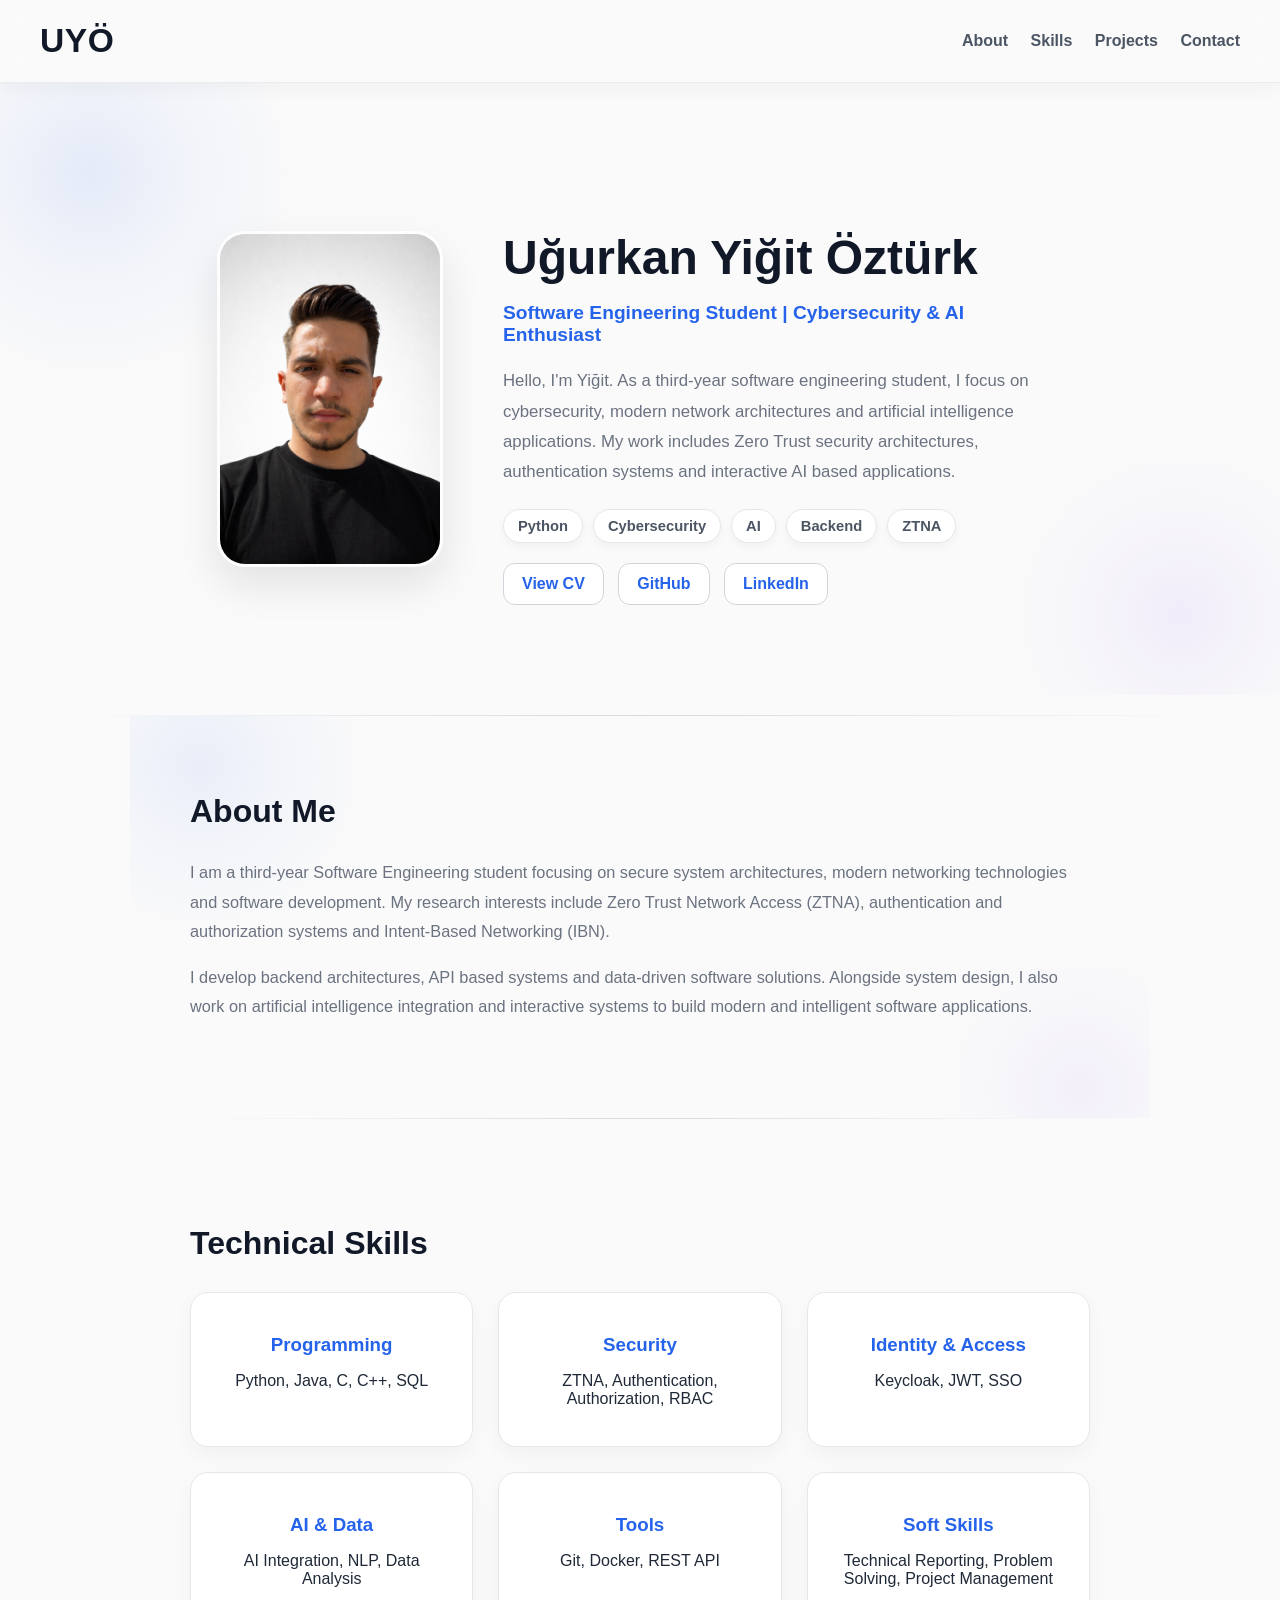
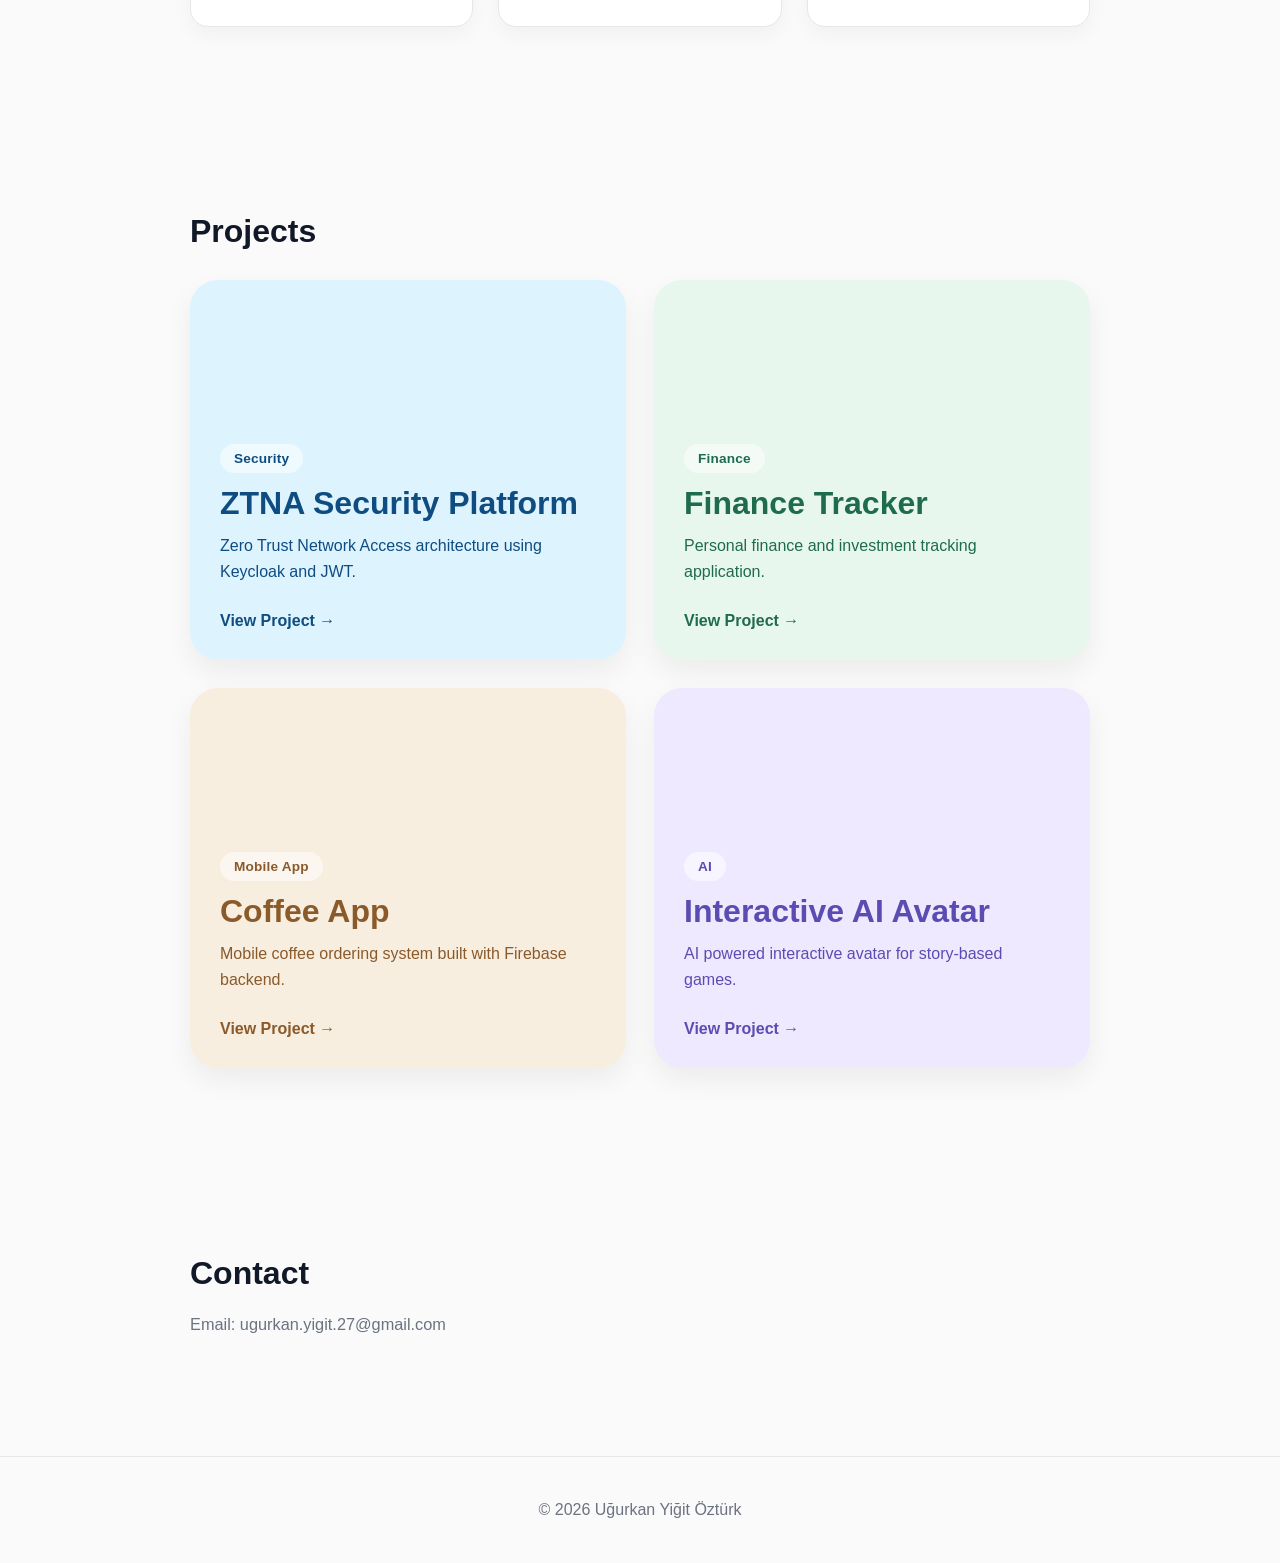
==== commit 72939c8b: "Update index.html" ====
--- a/index.html
+++ b/index.html
@@ -79,6 +79,8 @@
 </p>
 
 </section>
+
+<div class="section-divider"></div>  
 
 <section id="skills" class="skills-section">
 
--- a/style.css
+++ b/style.css
@@ -1,312 +1,460 @@
 body{
-font-family: Arial, sans-serif;
-background:#FAFAFA;
-color:#1F2937;
-margin:0;
-}
-
-.section-shell{
-position:relative;
-overflow:hidden;
-isolation:isolate;
-}
-
-.section-bg{
-position:absolute;
-inset:0;
-z-index:0;
-pointer-events:none;
-}
-
-.section-content{
-position:relative;
-z-index:1;
-}
-
-.bg-shape{
-position:absolute;
-border-radius:50%;
-pointer-events:none;
+  font-family: Arial, sans-serif;
+  background:#FAFAFA;
+  color:#1F2937;
+  margin:0;
+}
+
+html{
+  scroll-behavior:smooth;
 }
 
 .navbar{
-display:flex;
-justify-content:space-between;
-align-items:center;
-padding:22px 40px;
-background:rgba(250,250,250,0.78);
-backdrop-filter:blur(14px);
--webkit-backdrop-filter:blur(14px);
-border-bottom:1px solid rgba(229,231,235,0.75);
-position:sticky;
-top:0;
-z-index:1000;
-box-shadow:0 6px 18px rgba(15,23,42,0.04);
+  display:flex;
+  justify-content:space-between;
+  align-items:center;
+  padding:22px 40px;
+  background:rgba(250,250,250,0.78);
+  backdrop-filter:blur(14px);
+  -webkit-backdrop-filter:blur(14px);
+  border-bottom:1px solid rgba(229,231,235,0.75);
+  position:sticky;
+  top:0;
+  z-index:1000;
+  box-shadow:0 6px 18px rgba(15,23,42,0.04);
 }
 
 .navbar h2{
-margin:0;
-color:#111827;
-font-size:2.1rem;
-letter-spacing:0.5px;
+  margin:0;
+  color:#111827;
+  font-size:2.1rem;
+  letter-spacing:0.5px;
 }
 
 .navbar a{
-color:#4B5563;
-margin-left:18px;
-text-decoration:none;
-font-weight:600;
-transition:color 0.25s ease, opacity 0.25s ease;
+  color:#4B5563;
+  margin-left:18px;
+  text-decoration:none;
+  font-weight:600;
+  transition:color 0.25s ease, opacity 0.25s ease;
 }
 
 .navbar a:hover{
-color:#2563EB;
-opacity:1;
+  color:#2563EB;
+  opacity:1;
+}
+
+.logo-link{
+  color:#111827;
+  text-decoration:none;
 }
 
 .hero{
-position:relative;
-padding:110px 60px 90px;
-overflow:hidden;
+  position:relative;
+  display:flex;
+  align-items:center;
+  justify-content:center;
+  padding:110px 60px 90px;
+  gap:60px;
+  overflow:hidden;
 }
 
 .hero-divider{
-height:1px;
-background:linear-gradient(
-to right,
-rgba(229,231,235,0),
-rgba(209,213,219,0.9),
-rgba(229,231,235,0)
-);
-margin:20px 60px 0;
-}
-
-.hero-bg .shape-1{
-width:420px;
-height:420px;
-top:-120px;
-left:-120px;
-background:radial-gradient(
-circle,
-rgba(37,99,235,0.10) 0%,
-rgba(37,99,235,0.04) 35%,
-rgba(37,99,235,0) 72%
-);
-}
-
-.hero-bg .shape-2{
-width:360px;
-height:360px;
-right:-80px;
-bottom:-100px;
-background:radial-gradient(
-circle,
-rgba(139,92,246,0.09) 0%,
-rgba(139,92,246,0.03) 35%,
-rgba(139,92,246,0) 72%
-);
-}
-
-.hero-content{
-position:relative;
-z-index:1;
-display:flex;
-align-items:center;
-justify-content:center;
-gap:60px;
-width:100%;
-max-width:1200px;
-margin:0 auto;
+  height:1px;
+  background:linear-gradient(
+    to right,
+    rgba(229,231,235,0),
+    rgba(209,213,219,0.9),
+    rgba(229,231,235,0)
+  );
+  margin:20px 60px 0;
+}
+
+.hero::before{
+  content:"";
+  position:absolute;
+  width:420px;
+  height:420px;
+  border-radius:50%;
+  background:radial-gradient(circle, rgba(37,99,235,0.10) 0%, rgba(37,99,235,0.04) 35%, rgba(37,99,235,0) 72%);
+  top:-120px;
+  left:-120px;
+  pointer-events:none;
+}
+
+.hero::after{
+  content:"";
+  position:absolute;
+  width:360px;
+  height:360px;
+  border-radius:50%;
+  background:radial-gradient(circle, rgba(139,92,246,0.09) 0%, rgba(139,92,246,0.03) 35%, rgba(139,92,246,0) 72%);
+  right:-80px;
+  bottom:-100px;
+  pointer-events:none;
 }
 
 .profile-photo{
-width:220px;
-border-radius:28px;
-border:3px solid rgba(255,255,255,0.75);
-box-shadow:0 18px 40px rgba(15,23,42,0.10);
-position:relative;
-z-index:1;
+  width:220px;
+  border-radius:28px;
+  border:3px solid rgba(255,255,255,0.75);
+  box-shadow:0 18px 40px rgba(15,23,42,0.10);
+  position:relative;
+  z-index:1;
 }
 
 .hero-text{
-max-width:560px;
-position:relative;
-z-index:1;
+  max-width:560px;
+  position:relative;
+  z-index:1;
 }
 
 .hero-text h1{
-font-size:3rem;
-line-height:1.05;
-margin-bottom:12px;
-color:#111827;
+  font-size:3rem;
+  line-height:1.05;
+  margin-bottom:12px;
+  color:#111827;
 }
 
 .hero-text h3{
-font-size:1.2rem;
-font-weight:600;
-color:#2563EB;
-margin-bottom:20px;
+  font-size:1.2rem;
+  font-weight:600;
+  color:#2563EB;
+  margin-bottom:20px;
 }
 
 .hero-text p{
-font-size:1.05rem;
-line-height:1.8;
-color:#6B7280;
+  font-size:1.05rem;
+  line-height:1.8;
+  color:#6B7280;
+}
+
+.hero-badges{
+  display:flex;
+  flex-wrap:wrap;
+  gap:10px;
+  margin-top:22px;
+  margin-bottom:8px;
+}
+
+.hero-badge{
+  background:#FFFFFF;
+  color:#4B5563;
+  border:1px solid #E5E7EB;
+  padding:8px 14px;
+  border-radius:999px;
+  font-size:0.92rem;
+  font-weight:600;
+  box-shadow:0 4px 10px rgba(0,0,0,0.04);
 }
 
 .hero-buttons{
-margin-top:20px;
+  margin-top:20px;
 }
 
 .btn{
-background:#FFFFFF;
-color:#2563EB;
-padding:11px 18px;
-text-decoration:none;
-border-radius:12px;
-margin-right:10px;
-display:inline-block;
-font-weight:600;
-border:1px solid #D1D5DB;
-transition:all 0.25s ease;
+  background:#FFFFFF;
+  color:#2563EB;
+  padding:11px 18px;
+  text-decoration:none;
+  border-radius:12px;
+  margin-right:10px;
+  display:inline-block;
+  font-weight:600;
+  border:1px solid #D1D5DB;
+  transition:all 0.25s ease;
 }
 
 .btn:hover{
-background:#2563EB;
-color:#FFFFFF;
-transform:translateY(-2px);
-border-color:#2563EB;
+  background:#2563EB;
+  color:#FFFFFF;
+  transform:translateY(-2px);
+  border-color:#2563EB;
+}
+
+.about-section{
+  position:relative;
+  padding:40px 60px 80px;
+  max-width:900px;
+  margin:0 auto;
+  line-height:1.8;
+  overflow:hidden;
+  isolation:isolate;
+}
+
+.about-section::before{
+  content:"";
+  position:absolute;
+  width:340px;
+  height:340px;
+  border-radius:50%;
+  background:radial-gradient(
+    circle,
+    rgba(37,99,235,0.08) 0%,
+    rgba(37,99,235,0.03) 38%,
+    rgba(37,99,235,0) 72%
+  );
+  top:-120px;
+  left:-100px;
+  pointer-events:none;
+  z-index:0;
+}
+
+.about-section::after{
+  content:"";
+  position:absolute;
+  width:300px;
+  height:300px;
+  border-radius:50%;
+  background:radial-gradient(
+    circle,
+    rgba(139,92,246,0.07) 0%,
+    rgba(139,92,246,0.025) 38%,
+    rgba(139,92,246,0) 72%
+  );
+  right:-80px;
+  bottom:-120px;
+  pointer-events:none;
+  z-index:0;
+}
+
+.section-divider{
+  height:1px;
+  width:min(900px, calc(100% - 120px));
+  margin:0 auto;
+  background:linear-gradient(
+    to right,
+    rgba(229,231,235,0),
+    rgba(209,213,219,0.95),
+    rgba(229,231,235,0)
+  );
+  opacity:0.9;
+}
+
+.about-section > *{
+  position:relative;
+  z-index:1;
+}
+
+.about-section p,
+#contact p{
+  color:#6B7280;
+  font-size:1.02rem;
+  line-height:1.8;
+}
+
+.skills-section{
+  max-width:900px;
+  margin:0 auto;
+  padding:80px 60px;
+}
+
+.skills-grid{
+  display:grid;
+  grid-template-columns:repeat(3, minmax(0, 1fr));
+  gap:25px;
+  margin-top:30px;
+}
+
+.skill-card{
+  background:#FFFFFF;
+  padding:22px;
+  border-radius:18px;
+  text-align:center;
+  border:1px solid #E5E7EB;
+  box-shadow:0 8px 20px rgba(0,0,0,0.04);
+}
+
+.skill-card h3{
+  color:#2563EB;
+  margin-bottom:10px;
+}
+
+.projects-section{
+  max-width:900px;
+  margin:0 auto;
+  padding:80px 60px;
 }
 
 .projects-section h2{
-margin-bottom:30px;
-font-size:2rem;
-color:#111827;
+  margin-bottom:30px;
+  font-size:2rem;
+  color:#111827;
 }
 
 .projects{
-display:grid;
-grid-template-columns:repeat(auto-fit,minmax(260px,1fr));
-gap:28px;
+  display:grid;
+  grid-template-columns:repeat(2, minmax(0, 1fr));
+  gap:28px;
 }
 
 .project-card{
-min-height:320px;
-border-radius:28px;
-padding:30px;
-display:flex;
-align-items:flex-end;
-box-shadow:0 12px 28px rgba(0,0,0,0.06);
-transition:transform 0.30s ease, box-shadow 0.30s ease, background 0.30s ease;
+  min-height:320px;
+  border-radius:28px;
+  padding:30px;
+  display:flex;
+  align-items:flex-end;
+  box-shadow:0 12px 28px rgba(0,0,0,0.06);
+  transition:transform 0.30s ease, box-shadow 0.30s ease, background 0.30s ease;
 }
 
 .project-card:hover{
-transform:translateY(-8px);
-box-shadow:0 22px 40px rgba(0,0,0,0.10);
+  transform:translateY(-8px);
+  box-shadow:0 22px 40px rgba(0,0,0,0.10);
 }
 
 .project-content{
-display:flex;
-flex-direction:column;
-gap:14px;
-width:100%;
+  display:flex;
+  flex-direction:column;
+  gap:14px;
+  width:100%;
 }
 
 .project-tag{
-display:inline-block;
-width:fit-content;
-padding:7px 14px;
-border-radius:999px;
-font-size:0.85rem;
-font-weight:700;
-letter-spacing:0.2px;
-background:rgba(255,255,255,0.55);
-color:inherit;
+  display:inline-block;
+  width:fit-content;
+  padding:7px 14px;
+  border-radius:999px;
+  font-size:0.85rem;
+  font-weight:700;
+  letter-spacing:0.2px;
+  background:rgba(255,255,255,0.55);
+  color:inherit;
 }
 
 .project-card h3{
-font-size:2rem;
-line-height:1;
-margin:0;
-font-weight:800;
+  font-size:2rem;
+  line-height:1;
+  margin:0;
+  font-weight:800;
 }
 
 .project-card p{
-font-size:1rem;
-line-height:1.6;
-margin:0;
-max-width:95%;
+  font-size:1rem;
+  line-height:1.6;
+  margin:0;
+  max-width:95%;
 }
 
 .project-link{
-margin-top:14px;
-text-decoration:none;
-font-weight:800;
-font-size:1rem;
-color:inherit;
-display:inline-block;
-transition:transform 0.25s ease, opacity 0.25s ease;
+  margin-top:14px;
+  text-decoration:none;
+  font-weight:800;
+  font-size:1rem;
+  color:inherit;
+  display:inline-block;
+  transition:transform 0.25s ease, opacity 0.25s ease;
 }
 
 .project-card:hover .project-link{
-transform:translateX(6px);
-}
-
-html {
-  scroll-behavior: smooth;
-}
-
-.logo-link {
-  color: #111827;
-  text-decoration: none;
-}
-
-.detail-page {
-  padding: 48px 20px 90px;
-  background: #FAFAFA;
-}
-
-.detail-container {
-  max-width: 1100px;
-  margin: 0 auto;
-}
-
-.back-link {
-  display: inline-block;
-  margin-bottom: 22px;
-  color: #4B5563;
-  text-decoration: none;
-  font-weight: 600;
-  transition: color 0.25s ease;
-}
-
-.back-link:hover {
-  color: #2563EB;
-}
-
-.detail-image {
-  width: 100%;
-  max-height: 520px;
-  object-fit: cover;
-  border-radius: 24px;
-  border: 1px solid #E5E7EB;
-  box-shadow: 0 14px 30px rgba(0, 0, 0, 0.08);
-  margin-bottom: 24px;
-  background: #FFFFFF;
-}
-
-.detail-card {
-  position: relative;
-  overflow: hidden;
-  background: linear-gradient(
-  to bottom,
-  #ffffff 30%,
-  var(--project-soft-color) 100%
+  transform:translateX(6px);
+}
+
+#contact{
+  max-width:900px;
+  margin:0 auto;
+  padding:80px 60px;
+}
+
+h2{
+  font-size:2rem;
+  margin-bottom:18px;
+  color:#111827;
+}
+
+footer{
+  padding:28px 20px;
+  text-align:center;
+  color:#6B7280;
+  border-top:1px solid #E5E7EB;
+  margin-top:20px;
+  background:#FAFAFA;
+}
+
+/* Project card theme colors */
+.card-ztna{
+  background:#DDF4FF;
+  color:#0F4C81;
+}
+
+.card-ztna:hover{
+  background:#BFE8FF;
+}
+
+.card-finance{
+  background:#E8F7EE;
+  color:#1F6B4F;
+}
+
+.card-finance:hover{
+  background:#D2F0DF;
+}
+
+.card-coffee{
+  background:#F8EEDF;
+  color:#8A5A2B;
+}
+
+.card-coffee:hover{
+  background:#F2E0C8;
+}
+
+.card-avatar{
+  background:#EEE9FF;
+  color:#5B4CB2;
+}
+
+.card-avatar:hover{
+  background:#E0D7FF;
+}
+
+/* Detail pages */
+.detail-page{
+  padding:48px 20px 90px;
+  background:#FAFAFA;
+}
+
+.detail-container{
+  max-width:1100px;
+  margin:0 auto;
+}
+
+.back-link{
+  display:inline-block;
+  margin-bottom:22px;
+  color:#4B5563;
+  text-decoration:none;
+  font-weight:600;
+  transition:color 0.25s ease;
+}
+
+.back-link:hover{
+  color:#2563EB;
+}
+
+.detail-image{
+  width:100%;
+  max-height:520px;
+  object-fit:cover;
+  border-radius:24px;
+  border:1px solid #E5E7EB;
+  box-shadow:0 14px 30px rgba(0, 0, 0, 0.08);
+  margin-bottom:24px;
+  background:#FFFFFF;
+}
+
+.detail-card{
+  position:relative;
+  overflow:hidden;
+  background:linear-gradient(
+    to bottom,
+    #ffffff 30%,
+    var(--project-soft-color) 100%
   );
-  border-radius: 24px;
-  padding: 34px;
-  box-shadow: 0 14px 30px rgba(0, 0, 0, 0.06);
-  border-left: 6px solid var(--project-color, #2563EB);
+  border-radius:24px;
+  padding:34px;
+  box-shadow:0 14px 30px rgba(0, 0, 0, 0.06);
+  border-left:6px solid var(--project-color, #2563EB);
 }
 
 .detail-card::before{
@@ -324,329 +472,110 @@
   pointer-events:none;
 }
 
-.detail-card h1 {
-  font-size: 2.4rem;
-  margin-bottom: 14px;
-  color: #111827;
-}
-
-.detail-card h2 {
-  margin-top: 24px;
-  margin-bottom: 14px;
-  font-size: 1.35rem;
-  color: #111827;
-}
-
-.detail-desc {
-  font-size: 1.05rem;
-  line-height: 1.85;
-  color: #6B7280;
-}
-
-.detail-buttons {
-  margin-top: 26px;
-  display: flex;
-  gap: 12px;
-  flex-wrap: wrap;
-}
-
-.detail-buttons .btn {
-  min-width: 130px;
-  text-align: center;
-}
-
-.detail-list {
-  padding-left: 20px;
-  line-height: 1.9;
-  color: #4B5563;
-}
-
-.detail-list li {
-  margin-bottom: 8px;
-}
-
-.tags {
-  display: flex;
-  gap: 10px;
-  flex-wrap: wrap;
-  margin-top: 8px;
-}
-
-.tag {
-  background: #F3F4F6;
-  color: #374151;
-  border: 1px solid #E5E7EB;
-  padding: 8px 14px;
-  border-radius: 999px;
-  font-size: 0.95rem;
-  font-weight: 600;
-}
-
-hr {
-  border: none;
-  border-top: 1px solid #E5E7EB;
-  margin: 28px 0;
-}
-
-.about-bg .shape-1{
-width:260px;
-height:260px;
-top:-70px;
-left:-90px;
-background:radial-gradient(
-circle,
-rgba(37,99,235,0.07) 0%,
-rgba(37,99,235,0.03) 40%,
-rgba(37,99,235,0) 75%
-);
-}
-
-.about-bg .shape-2{
-width:220px;
-height:220px;
-right:-70px;
-bottom:-60px;
-background:radial-gradient(
-circle,
-rgba(139,92,246,0.06) 0%,
-rgba(139,92,246,0.025) 40%,
-rgba(139,92,246,0) 75%
-);
-}
-
-.skills-bg .shape-1{
-width:250px;
-height:250px;
-top:-60px;
-right:-70px;
-background:radial-gradient(
-circle,
-rgba(34,197,94,0.07) 0%,
-rgba(34,197,94,0.025) 40%,
-rgba(34,197,94,0) 75%
-);
-}
-
-.skills-bg .shape-2{
-width:260px;
-height:260px;
-left:-80px;
-bottom:-80px;
-background:radial-gradient(
-circle,
-rgba(37,99,235,0.06) 0%,
-rgba(37,99,235,0.025) 40%,
-rgba(37,99,235,0) 75%
-);
-}
-
-.projects-bg .shape-1{
-width:280px;
-height:280px;
-top:-80px;
-left:-100px;
-background:radial-gradient(
-circle,
-rgba(249,115,22,0.06) 0%,
-rgba(249,115,22,0.025) 40%,
-rgba(249,115,22,0) 75%
-);
-}
-
-.projects-bg .shape-2{
-width:300px;
-height:300px;
-right:-100px;
-bottom:-90px;
-background:radial-gradient(
-circle,
-rgba(139,92,246,0.06) 0%,
-rgba(139,92,246,0.025) 40%,
-rgba(139,92,246,0) 75%
-);
-}
-
-.contact-bg .shape-1{
-width:220px;
-height:220px;
-top:-50px;
-left:8%;
-background:radial-gradient(
-circle,
-rgba(14,165,233,0.06) 0%,
-rgba(14,165,233,0.025) 40%,
-rgba(14,165,233,0) 75%
-);
-}
-
-.contact-bg .shape-2{
-width:240px;
-height:240px;
-right:8%;
-bottom:-70px;
-background:radial-gradient(
-circle,
-rgba(99,102,241,0.06) 0%,
-rgba(99,102,241,0.025) 40%,
-rgba(99,102,241,0) 75%
-);
-}
-
-@media (max-width: 768px) {
-  .detail-card {
-    padding: 22px;
-  }
-
-  .detail-card h1 {
-    font-size: 1.8rem;
-  }
-
-  .detail-image {
-    max-height: 320px;
-  }
-}
-
-.about-section{
-line-height:1.8;
-}
-
-.about-section .section-content{
-max-width:900px;
-margin:auto;
-}
-
-.skills-grid{
-display:grid;
-grid-template-columns:repeat(auto-fit,minmax(220px,1fr));
-gap:25px;
-margin-top:30px;
-}
-
-.skill-card{
-background:#FFFFFF;
-padding:22px;
-border-radius:18px;
-text-align:center;
-border:1px solid #E5E7EB;
-box-shadow:0 8px 20px rgba(0,0,0,0.04);
-}
-
-.skill-card h3{
-color:#2563EB;
-margin-bottom:10px;
-}
-
-.hero-badges{
-display:flex;
-flex-wrap:wrap;
-gap:10px;
-margin-top:22px;
-margin-bottom:8px;
-}
-
-.hero-badge{
-background:#FFFFFF;
-color:#4B5563;
-border:1px solid #E5E7EB;
-padding:8px 14px;
-border-radius:999px;
-font-size:0.92rem;
-font-weight:600;
-box-shadow:0 4px 10px rgba(0,0,0,0.04);
-}
-
-.card-ztna{
-background:#DDF4FF;
-color:#0F4C81;
-}
-
-.card-ztna:hover{
-background:#BFE8FF;
-}
-
-.card-finance{
-background:#E8F7EE;
-color:#1F6B4F;
-}
-
-.card-finance:hover{
-background:#D2F0DF;
-}
-
-.card-coffee{
-background:#F8EEDF;
-color:#8A5A2B;
-}
-
-.card-coffee:hover{
-background:#F2E0C8;
-}
-
-.card-avatar{
-background:#EEE9FF;
-color:#5B4CB2;
-}
-
-.card-avatar:hover{
-background:#E0D7FF;
-}
-
-.about-section,
-.skills-section,
-.projects-section,
-.contact-section{
-padding:80px 60px;
-}
-
-.about-section p,
-.contact-section p{
-color:#6B7280;
-font-size:1.02rem;
-line-height:1.8;
-}
-
-h2{
-font-size:2rem;
-margin-bottom:18px;
-color:#111827;
-}
-
-footer{
-padding:28px 20px;
-text-align:center;
-color:#6B7280;
-border-top:1px solid #E5E7EB;
-margin-top:20px;
-background:#FAFAFA;
-}
-
-@media (max-width: 768px) {
+.detail-card h1{
+  font-size:2.4rem;
+  margin-bottom:14px;
+  color:#111827;
+}
+
+.detail-card h2{
+  margin-top:24px;
+  margin-bottom:14px;
+  font-size:1.35rem;
+  color:#111827;
+}
+
+.detail-desc{
+  font-size:1.05rem;
+  line-height:1.85;
+  color:#6B7280;
+}
+
+.detail-buttons{
+  margin-top:26px;
+  display:flex;
+  gap:12px;
+  flex-wrap:wrap;
+}
+
+.detail-buttons .btn{
+  min-width:130px;
+  text-align:center;
+}
+
+.detail-list{
+  padding-left:20px;
+  line-height:1.9;
+  color:#4B5563;
+}
+
+.detail-list li{
+  margin-bottom:8px;
+}
+
+.tags{
+  display:flex;
+  gap:10px;
+  flex-wrap:wrap;
+  margin-top:8px;
+}
+
+.tag{
+  background:#F3F4F6;
+  color:#374151;
+  border:1px solid #E5E7EB;
+  padding:8px 14px;
+  border-radius:999px;
+  font-size:0.95rem;
+  font-weight:600;
+}
+
+hr{
+  border:none;
+  border-top:1px solid #E5E7EB;
+  margin:28px 0;
+}
+
+@media (max-width: 900px){
+  .skills-grid{
+    grid-template-columns:repeat(2, minmax(0, 1fr));
+  }
+
+  .projects{
+    grid-template-columns:1fr;
+  }
+}
+
+@media (max-width: 768px){
   .navbar{
     flex-direction:column;
     gap:14px;
     padding:18px 20px;
   }
 
- .hero{
-text-align:center;
-padding:60px 24px;
-}
-
-.hero-content{
-flex-direction:column;
-gap:30px;
-}
-  
+  .hero{
+    flex-direction:column;
+    text-align:center;
+    padding:60px 24px;
+    gap:30px;
+  }
+
   .hero-text h1{
     font-size:2.3rem;
   }
 
-.projects-section,
-.about-section,
-.skills-section,
-.contact-section{
-padding:60px 24px;
-}
+  .about-section,
+  .skills-section,
+  .projects-section,
+  #contact{
+    max-width:none;
+    padding:60px 24px;
+  }
+
+  .skills-grid,
+  .projects{
+    grid-template-columns:1fr;
+  }
 
   .project-card{
     min-height:280px;
@@ -656,4 +585,16 @@
   .project-card h3{
     font-size:1.8rem;
   }
-}
+
+  .detail-card{
+    padding:22px;
+  }
+
+  .detail-card h1{
+    font-size:1.8rem;
+  }
+
+  .detail-image{
+    max-height:320px;
+  }
+}
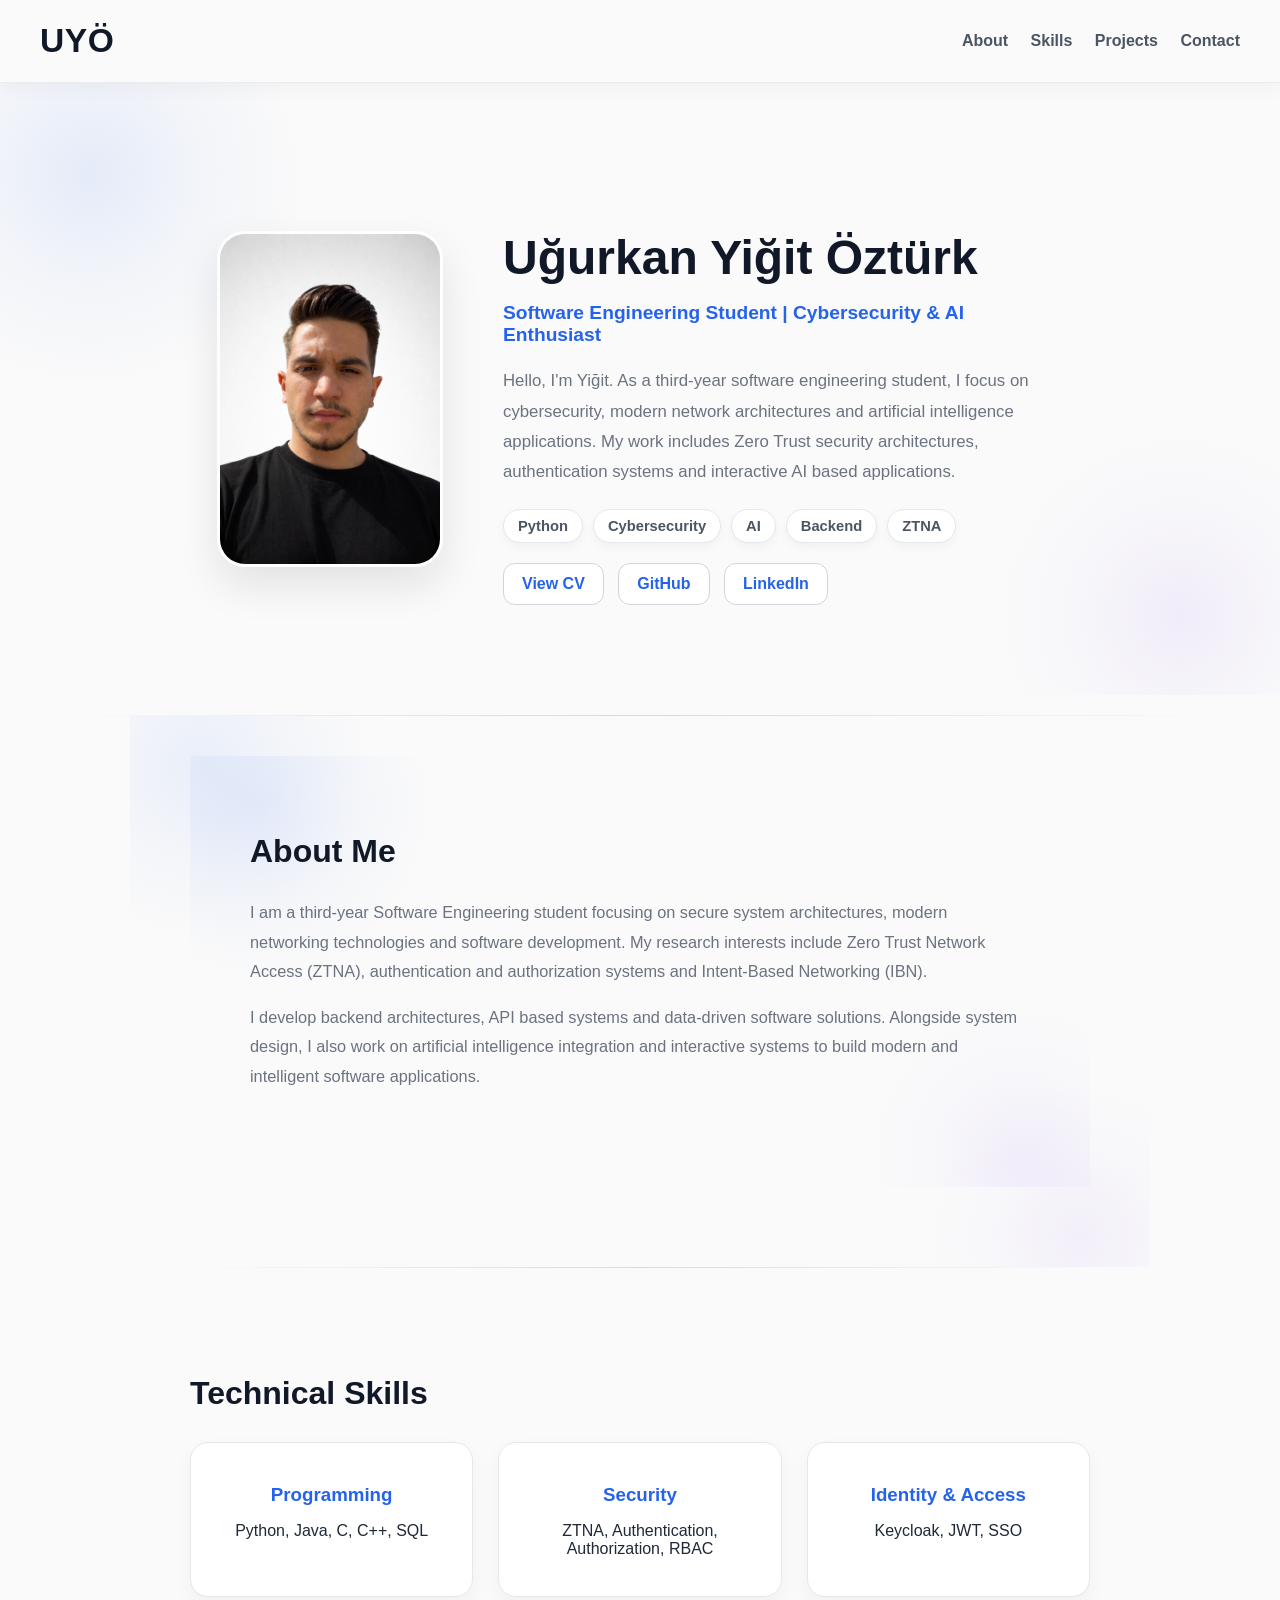
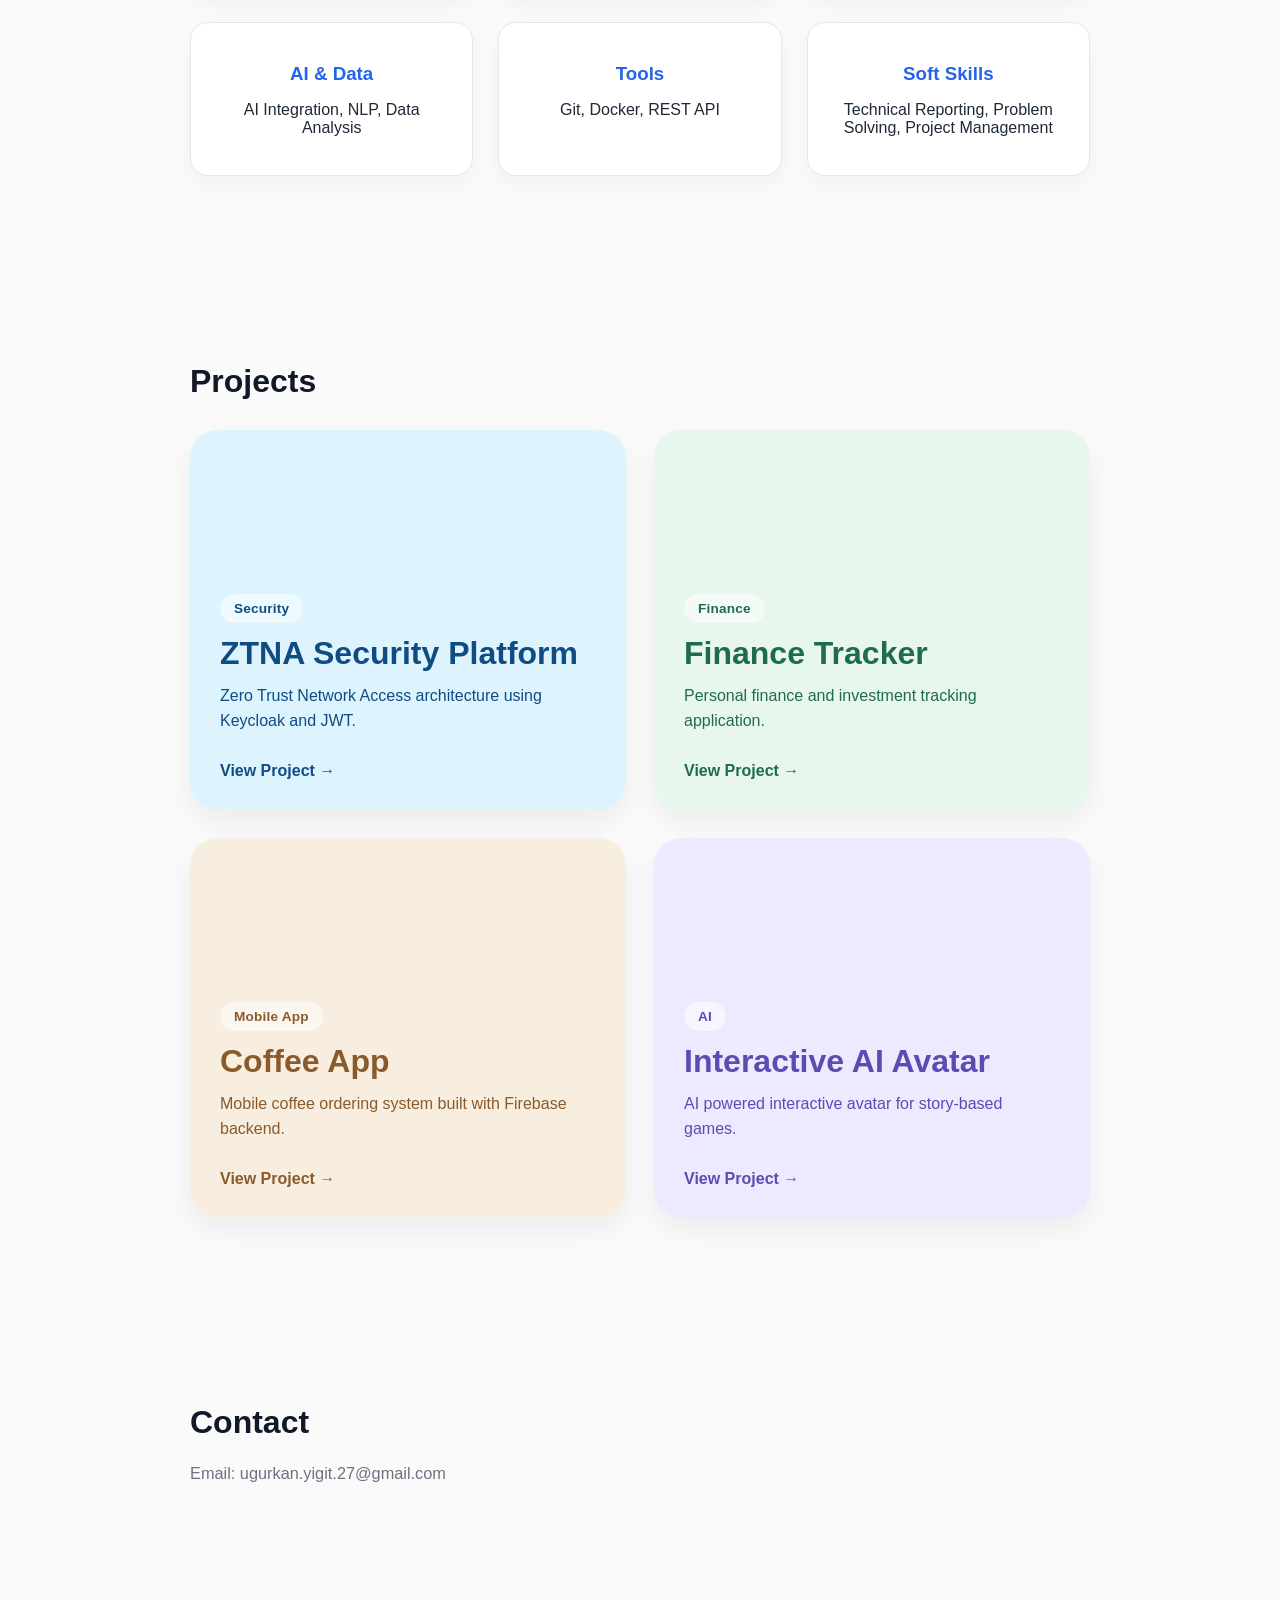
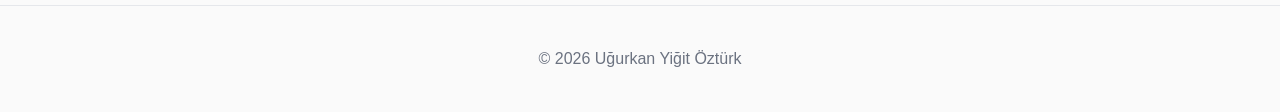
==== commit ee6e733a: "Update index.html" ====
--- a/index.html
+++ b/index.html
@@ -62,6 +62,7 @@
 <div class="hero-divider"></div>  
 
 <section id="about" class="about-section">
+  <div class="about-section">
 
 <h2>About Me</h2>
 
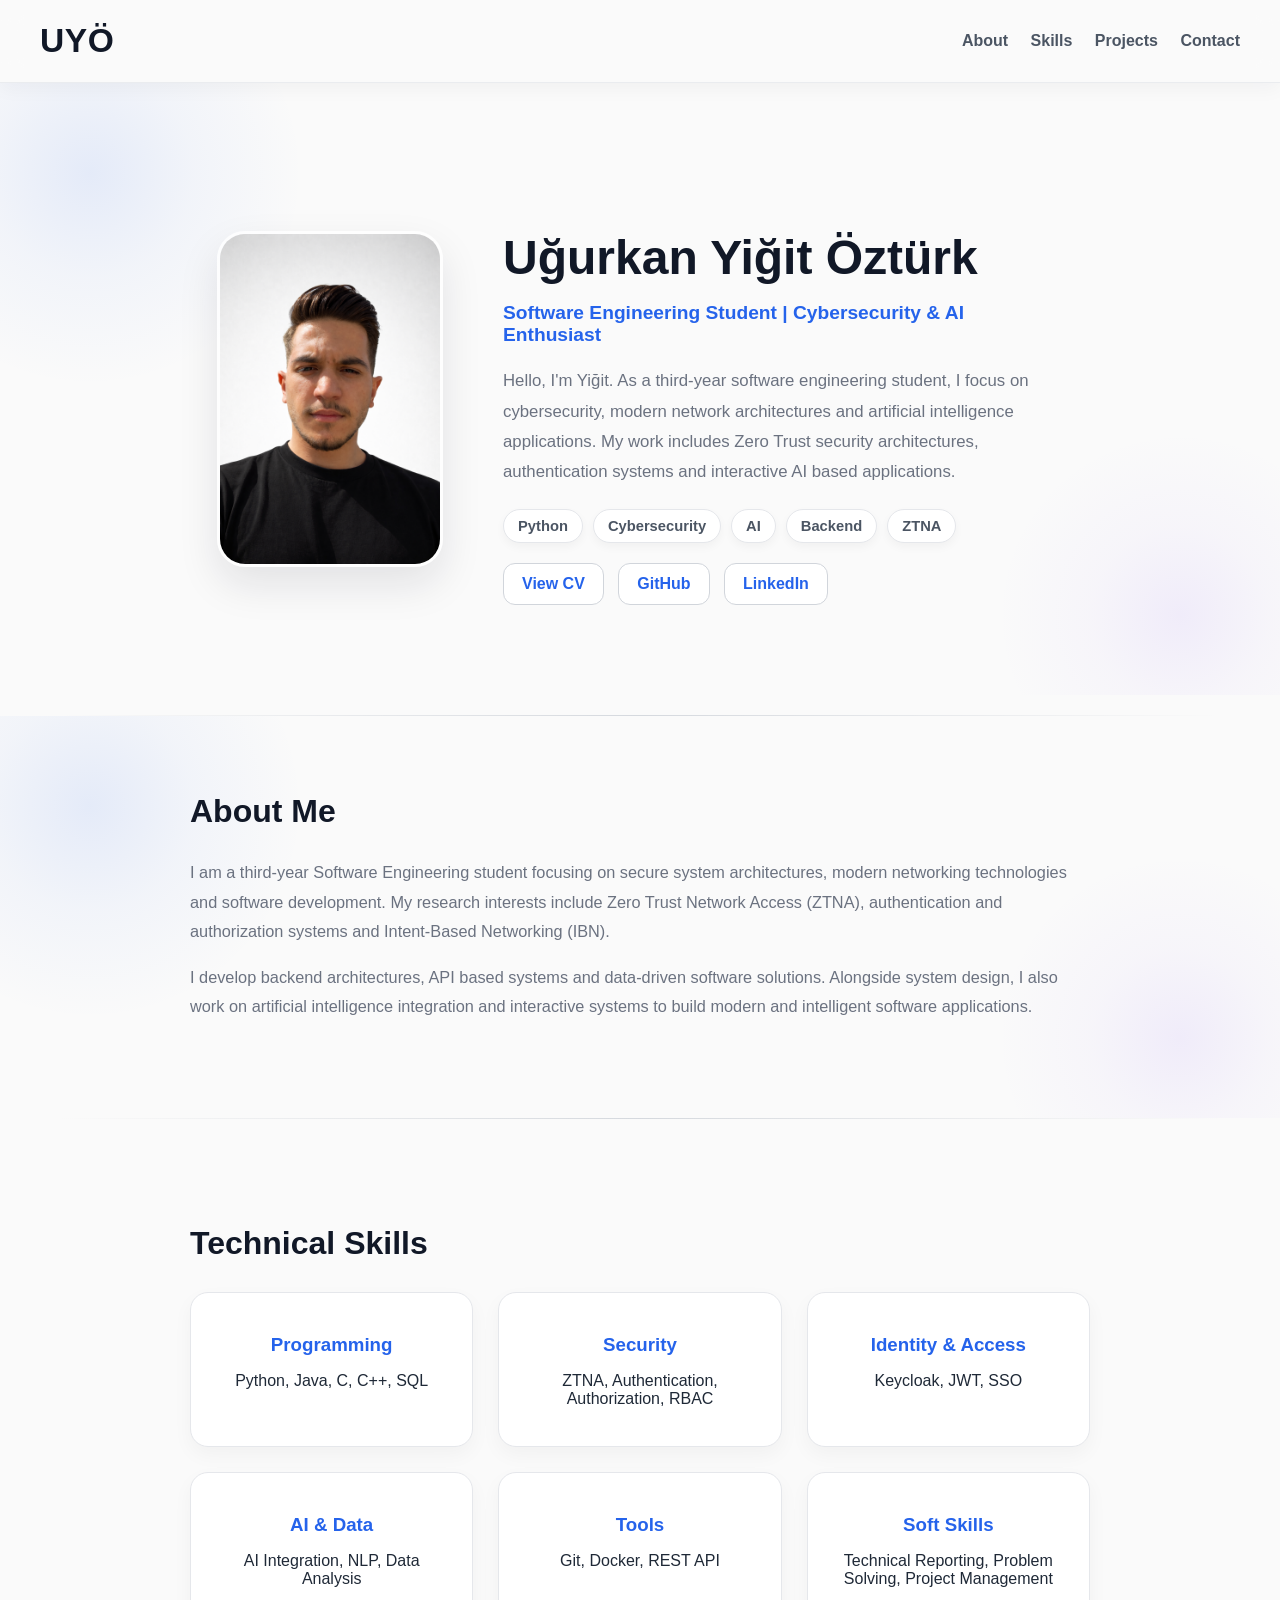
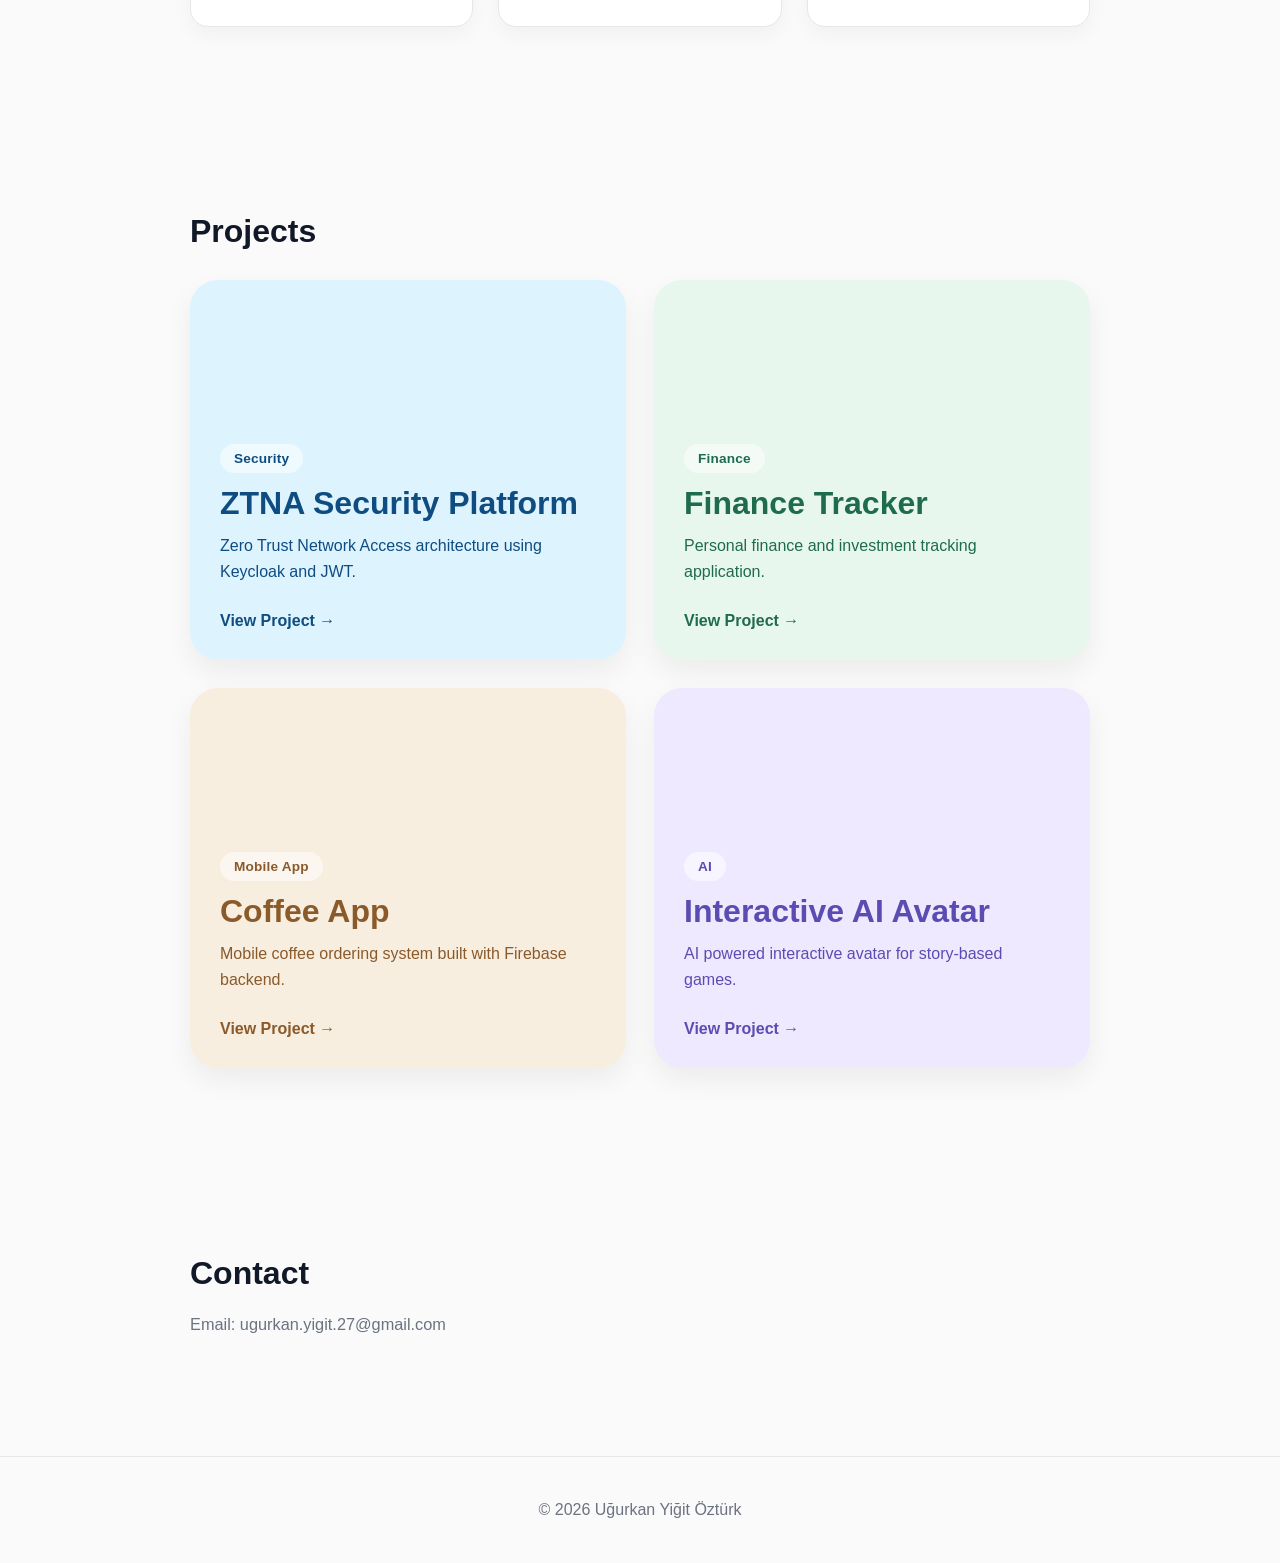
==== commit 6775f6bd: "Update index.html" ====
--- a/index.html
+++ b/index.html
@@ -61,7 +61,7 @@
 
 <div class="hero-divider"></div>  
 
-<section id="about" class="about-section">
+<section class="about-shell" id="about">
   <div class="about-section">
 
 <h2>About Me</h2>
@@ -79,6 +79,7 @@
 interactive systems to build modern and intelligent software applications.
 </p>
 
+  </div>
 </section>
 
 <div class="section-divider"></div>  
--- a/style.css
+++ b/style.css
@@ -172,63 +172,67 @@
   border-color:#2563EB;
 }
 
-.about-section{
+.about-shell{
   position:relative;
-  padding:40px 60px 80px;
-  max-width:900px;
-  margin:0 auto;
-  line-height:1.8;
+  padding:40px 0 80px;
   overflow:hidden;
   isolation:isolate;
 }
 
-.about-section::before{
+.about-shell::before{
   content:"";
   position:absolute;
-  width:340px;
-  height:340px;
+  width:420px;
+  height:420px;
   border-radius:50%;
   background:radial-gradient(
     circle,
-    rgba(37,99,235,0.08) 0%,
-    rgba(37,99,235,0.03) 38%,
+    rgba(37,99,235,0.10) 0%,
+    rgba(37,99,235,0.04) 35%,
     rgba(37,99,235,0) 72%
   );
   top:-120px;
-  left:-100px;
+  left:-120px;
   pointer-events:none;
   z-index:0;
 }
 
-.about-section::after{
+.about-shell::after{
   content:"";
   position:absolute;
-  width:300px;
-  height:300px;
+  width:360px;
+  height:360px;
   border-radius:50%;
   background:radial-gradient(
     circle,
-    rgba(139,92,246,0.07) 0%,
-    rgba(139,92,246,0.025) 38%,
+    rgba(139,92,246,0.09) 0%,
+    rgba(139,92,246,0.03) 35%,
     rgba(139,92,246,0) 72%
   );
   right:-80px;
-  bottom:-120px;
+  bottom:-100px;
   pointer-events:none;
   z-index:0;
 }
 
+.about-section{
+  position:relative;
+  max-width:900px;
+  margin:0 auto;
+  padding:0 60px;
+  line-height:1.8;
+  z-index:1;
+}
+
 .section-divider{
   height:1px;
-  width:min(900px, calc(100% - 120px));
-  margin:0 auto;
   background:linear-gradient(
     to right,
     rgba(229,231,235,0),
-    rgba(209,213,219,0.95),
+    rgba(209,213,219,0.9),
     rgba(229,231,235,0)
   );
-  opacity:0.9;
+  margin:0 60px;
 }
 
 .about-section > *{
@@ -564,13 +568,26 @@
     font-size:2.3rem;
   }
 
+@media (max-width: 768px){
+  .about-shell{
+    padding:60px 0;
+  }
+
   .about-section,
   .skills-section,
   .projects-section,
   #contact{
     max-width:none;
-    padding:60px 24px;
-  }
+    padding:0 24px;
+  }
+
+  .skills-section,
+  .projects-section,
+  #contact{
+    padding-top:60px;
+    padding-bottom:60px;
+  }
+}
 
   .skills-grid,
   .projects{
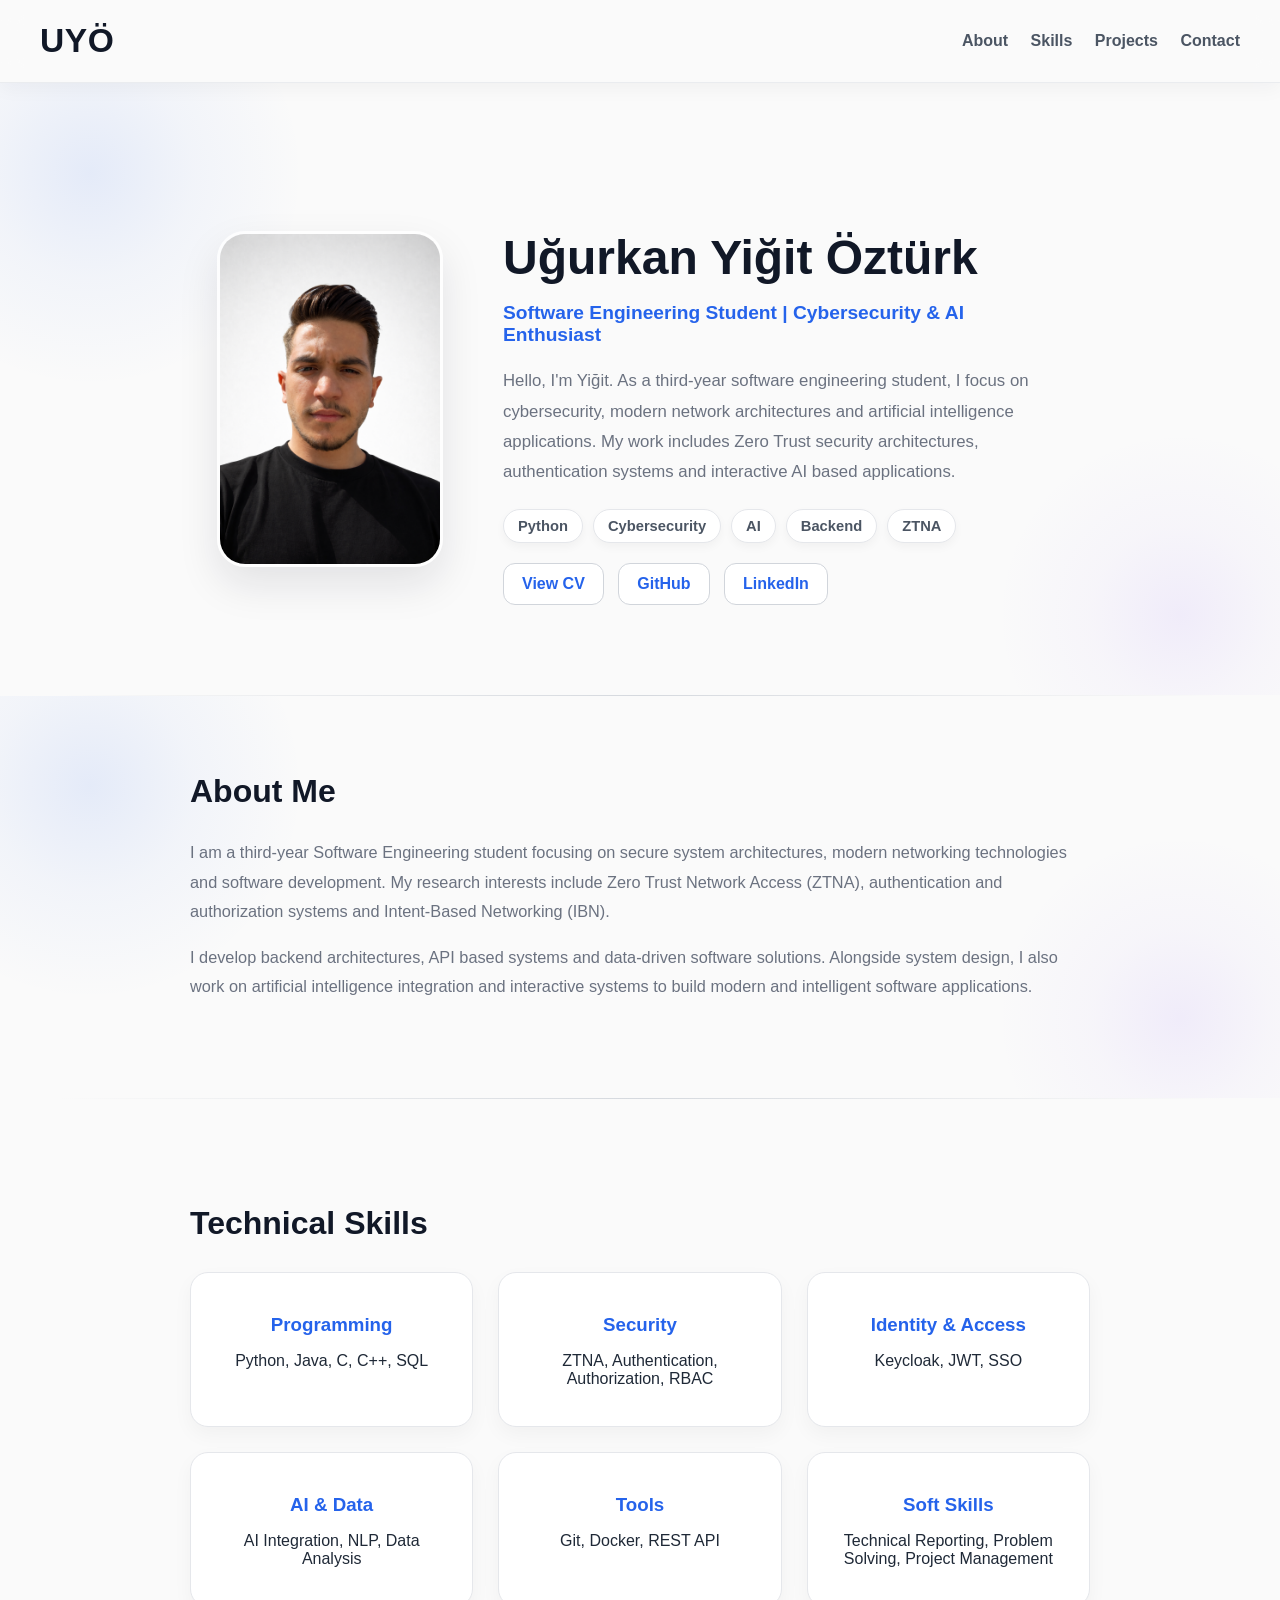
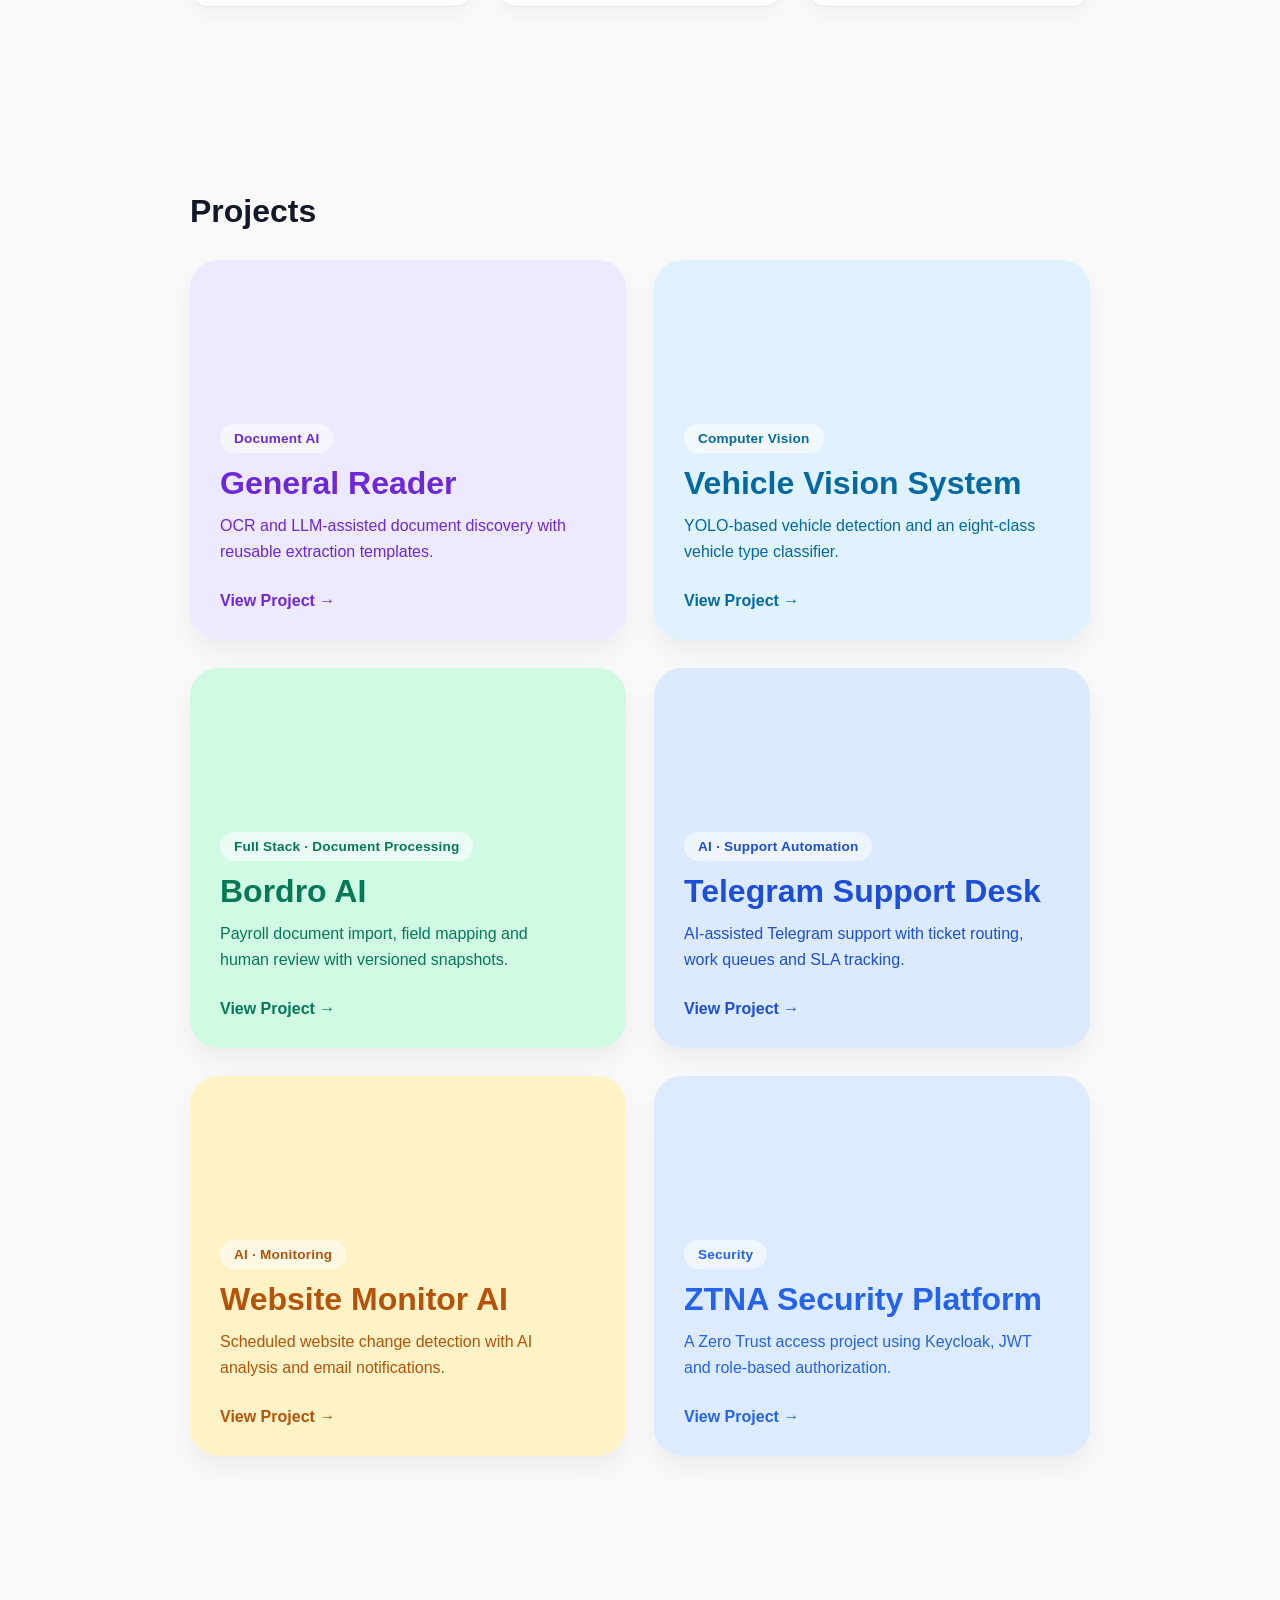
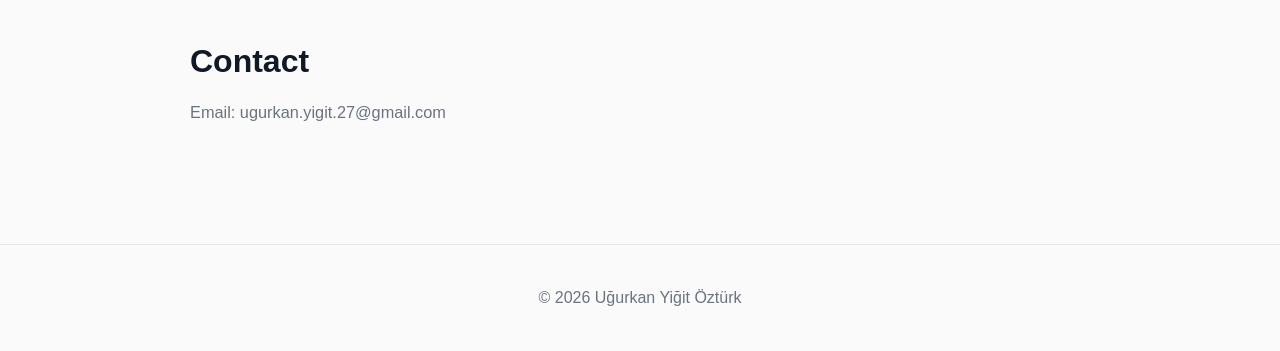
==== commit 482fa0db: "Update portfolio projects and detail pages" ====
--- a/index.html
+++ b/index.html
@@ -128,43 +128,54 @@
   <h2>Projects</h2>
 
   <div class="projects">
-
-    <div class="project-card card-ztna">
+    <article class="project-card" style="background:#EDE9FE;color:#6D28D9">
+      <div class="project-content">
+        <span class="project-tag">Document AI</span>
+        <h3>General Reader</h3>
+        <p>OCR and LLM-assisted document discovery with reusable extraction templates.</p>
+        <a href="project.html?project=reader" class="project-link">View Project →</a>
+      </div>
+    </article>
+    <article class="project-card" style="background:#E0F2FE;color:#0369A1">
+      <div class="project-content">
+        <span class="project-tag">Computer Vision</span>
+        <h3>Vehicle Vision System</h3>
+        <p>YOLO-based vehicle detection and an eight-class vehicle type classifier.</p>
+        <a href="project.html?project=vehicle" class="project-link">View Project →</a>
+      </div>
+    </article>
+    <article class="project-card" style="background:#D1FAE5;color:#047857">
+      <div class="project-content">
+        <span class="project-tag">Full Stack · Document Processing</span>
+        <h3>Bordro AI</h3>
+        <p>Payroll document import, field mapping and human review with versioned snapshots.</p>
+        <a href="project.html?project=payroll" class="project-link">View Project →</a>
+      </div>
+    </article>
+    <article class="project-card" style="background:#DBEAFE;color:#1D4ED8">
+      <div class="project-content">
+        <span class="project-tag">AI · Support Automation</span>
+        <h3>Telegram Support Desk</h3>
+        <p>AI-assisted Telegram support with ticket routing, work queues and SLA tracking.</p>
+        <a href="project.html?project=support" class="project-link">View Project →</a>
+      </div>
+    </article>
+    <article class="project-card" style="background:#FEF3C7;color:#B45309">
+      <div class="project-content">
+        <span class="project-tag">AI · Monitoring</span>
+        <h3>Website Monitor AI</h3>
+        <p>Scheduled website change detection with AI analysis and email notifications.</p>
+        <a href="project.html?project=monitor" class="project-link">View Project →</a>
+      </div>
+    </article>
+    <article class="project-card" style="background:#DCEBFF;color:#2563EB">
       <div class="project-content">
         <span class="project-tag">Security</span>
         <h3>ZTNA Security Platform</h3>
-        <p>Zero Trust Network Access architecture using Keycloak and JWT.</p>
+        <p>A Zero Trust access project using Keycloak, JWT and role-based authorization.</p>
         <a href="project.html?project=ztna" class="project-link">View Project →</a>
       </div>
-    </div>
-
-    <div class="project-card card-finance">
-      <div class="project-content">
-        <span class="project-tag">Finance</span>
-        <h3>Finance Tracker</h3>
-        <p>Personal finance and investment tracking application.</p>
-        <a href="project.html?project=finance" class="project-link">View Project →</a>
-      </div>
-    </div>
-
-    <div class="project-card card-coffee">
-      <div class="project-content">
-        <span class="project-tag">Mobile App</span>
-        <h3>Coffee App</h3>
-        <p>Mobile coffee ordering system built with Firebase backend.</p>
-        <a href="project.html?project=coffee" class="project-link">View Project →</a>
-      </div>
-    </div>
-
-    <div class="project-card card-avatar">
-      <div class="project-content">
-        <span class="project-tag">AI</span>
-        <h3>Interactive AI Avatar</h3>
-        <p>AI powered interactive avatar for story-based games.</p>
-        <a href="project.html?project=avatar" class="project-link">View Project →</a>
-      </div>
-    </div>
-
+    </article>
   </div>
 </section>
 
--- a/style.css
+++ b/style.css
@@ -67,7 +67,7 @@
     rgba(209,213,219,0.9),
     rgba(229,231,235,0)
   );
-  margin:20px 60px 0;
+  margin:0 60px;
 }
 
 .hero::before{
@@ -615,3 +615,5 @@
     max-height:320px;
   }
 }
+
+[hidden] { display: none !important; }
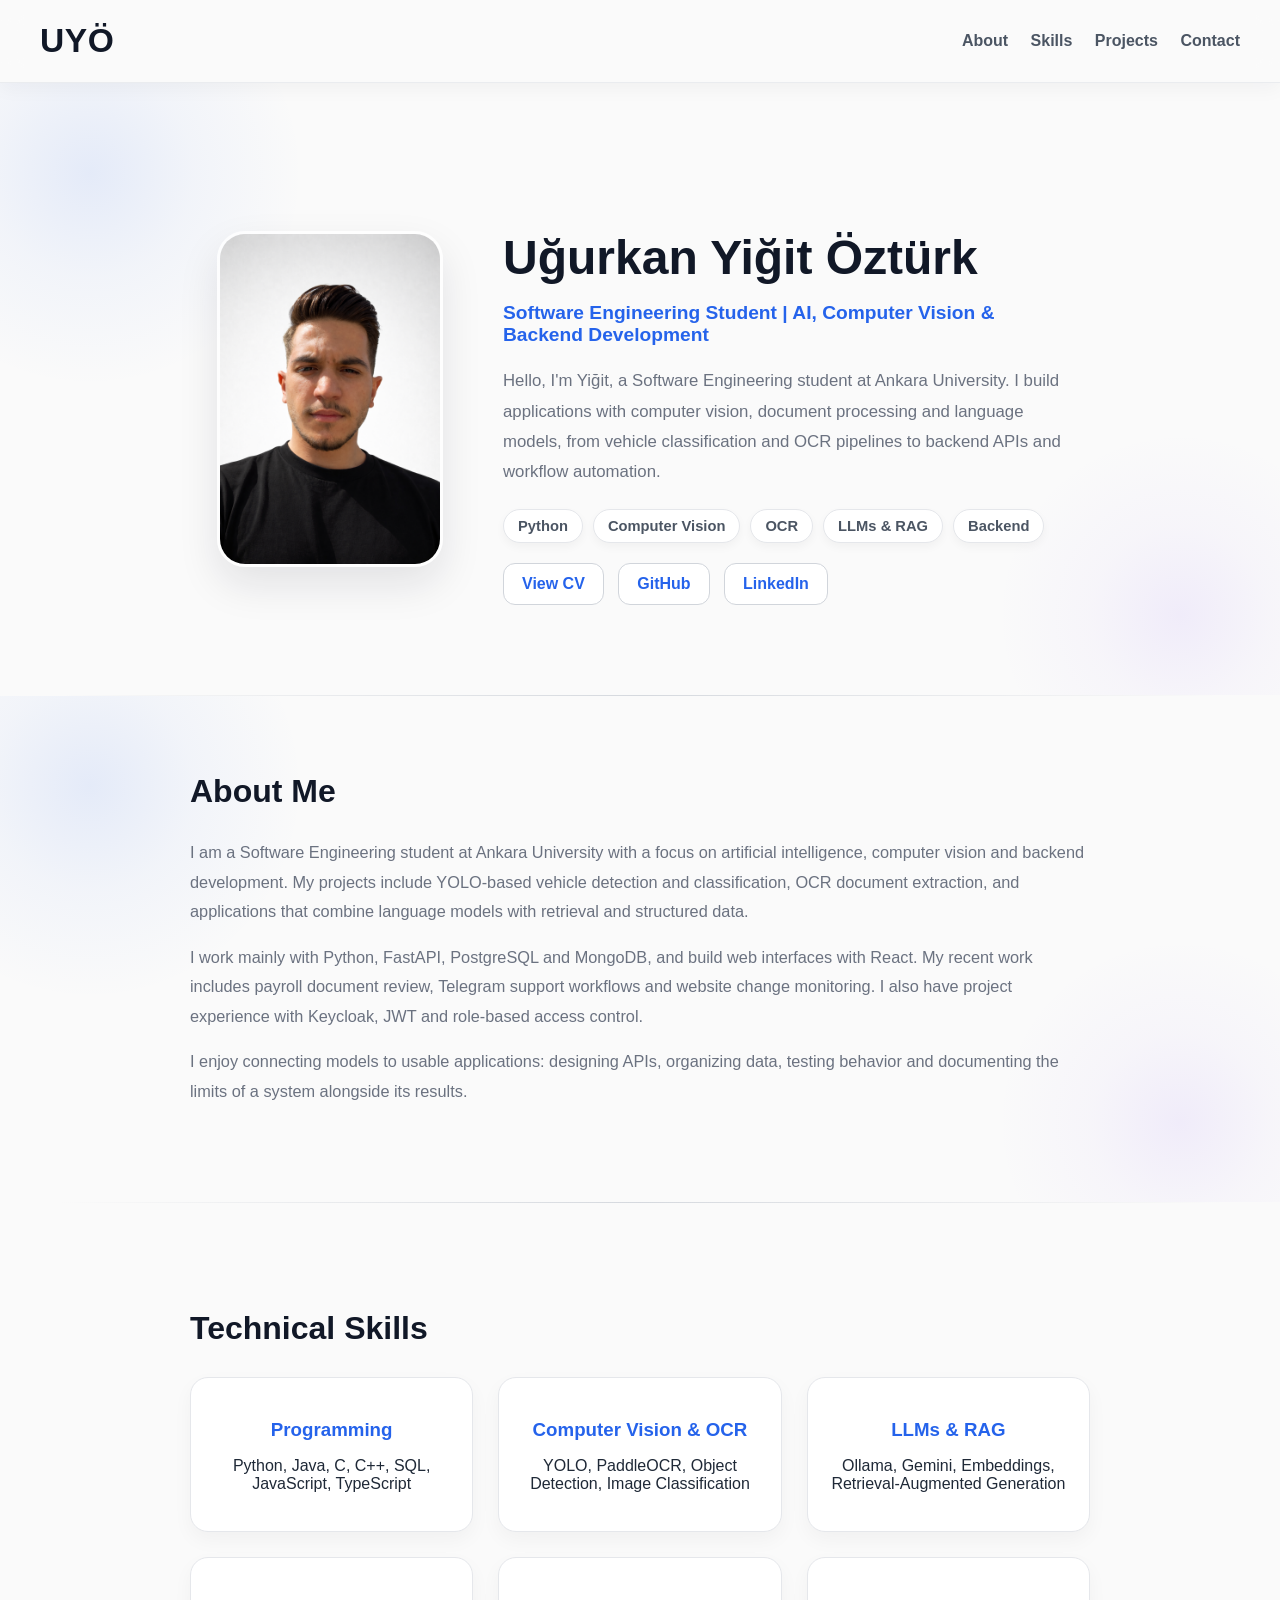
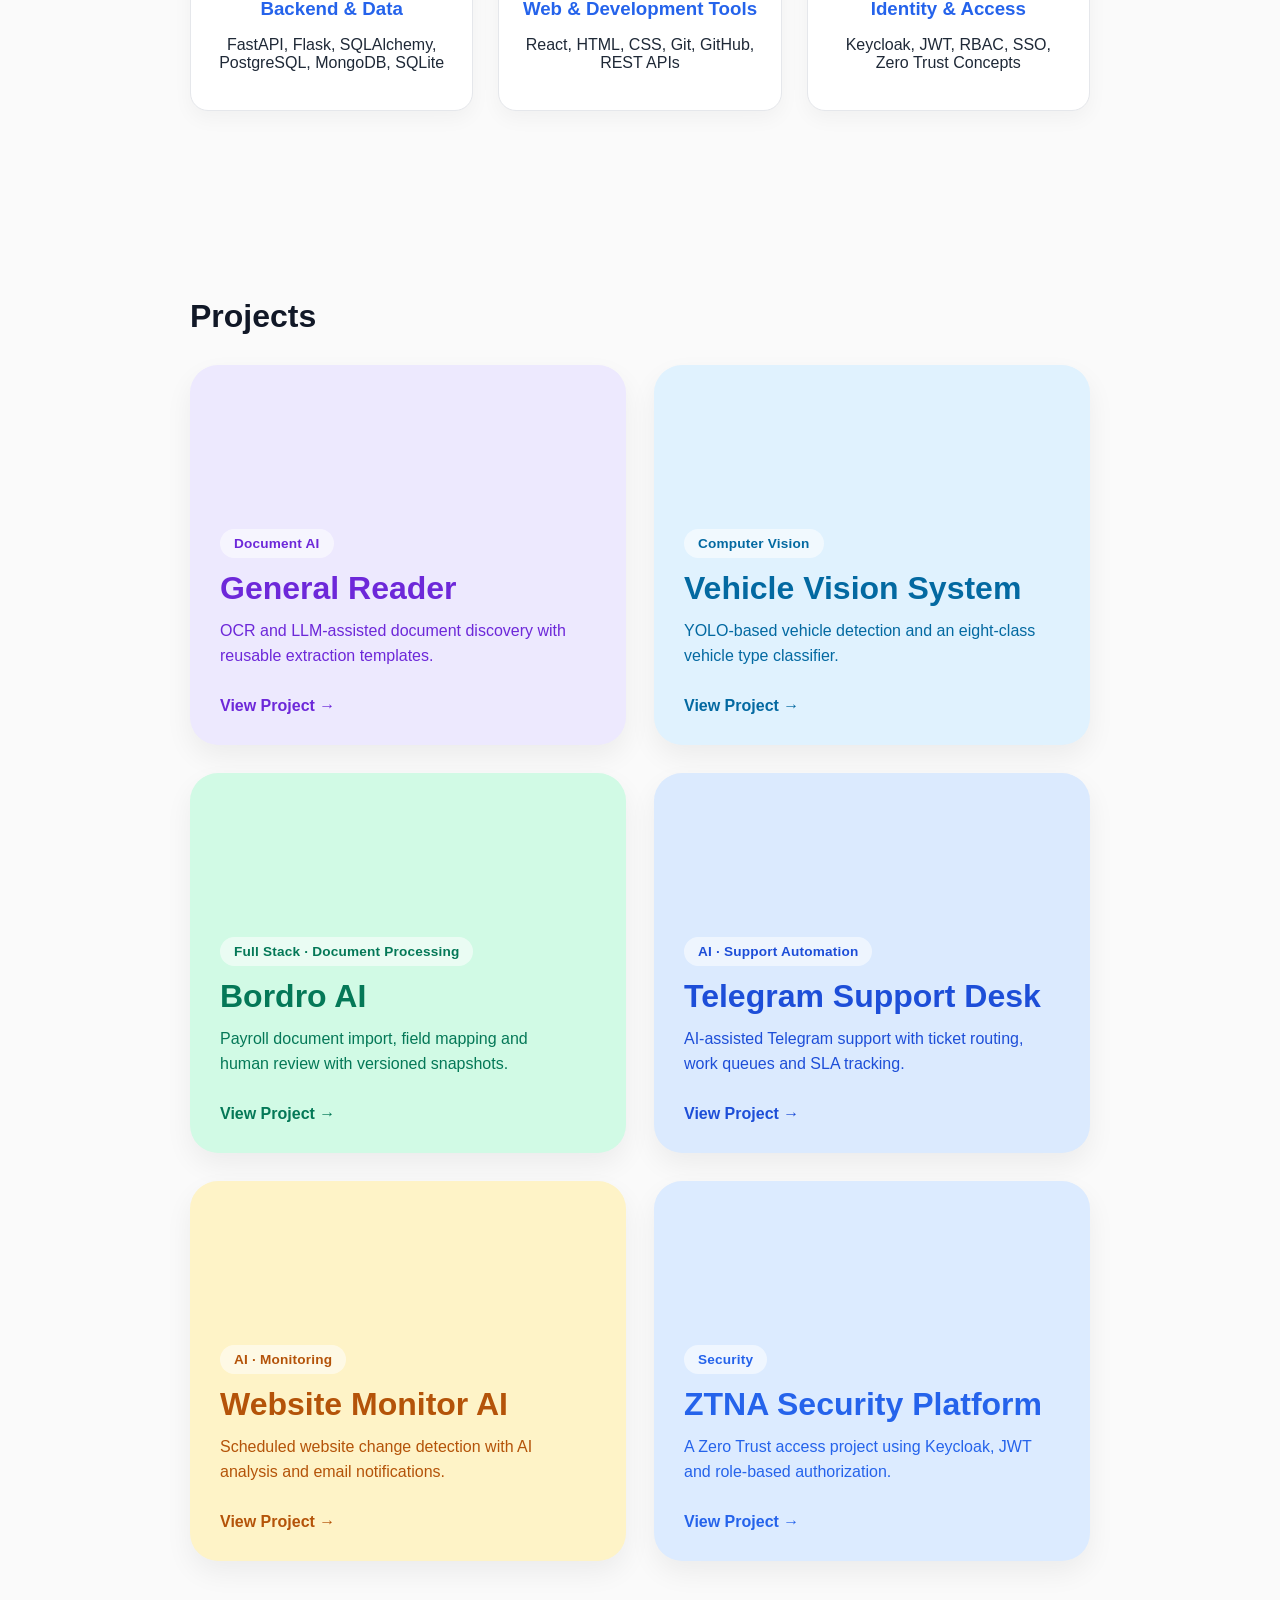
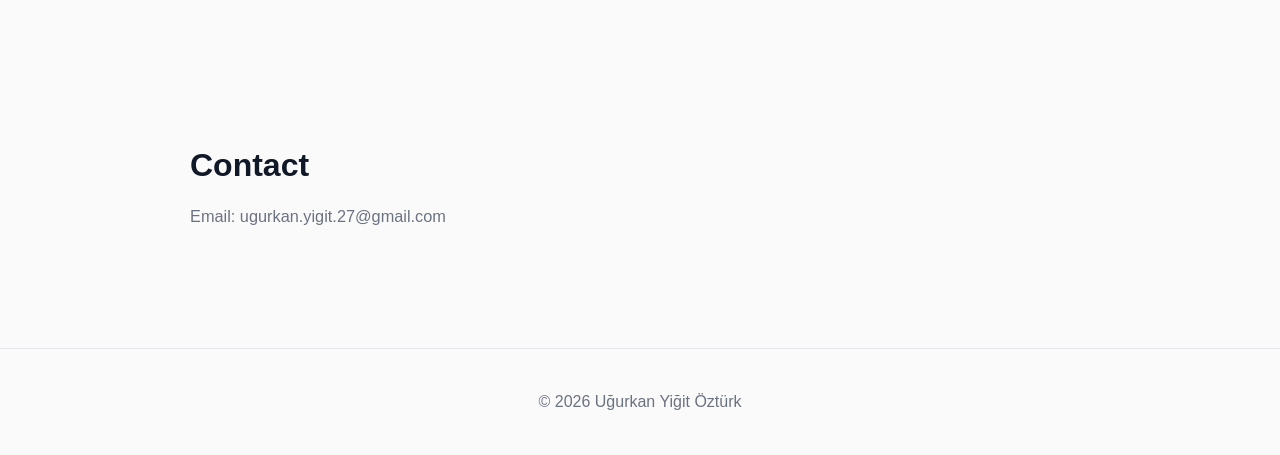
==== commit 57bda28a: "Add files via upload" ====
--- a/index.html
+++ b/index.html
@@ -22,36 +22,35 @@
 
 <section class="hero">
 
-<img src="profile.png" class="profile-photo">
+<img src="profile.png" class="profile-photo" alt="Uğurkan Yiğit Öztürk">
 
 <div class="hero-text">
 
 <h1>Uğurkan Yiğit Öztürk</h1>
 
-<h3>Software Engineering Student | Cybersecurity & AI Enthusiast</h3>
+<h3>Software Engineering Student | AI, Computer Vision &amp; Backend Development</h3>
 
 <p>
-Hello, I'm Yiğit. As a third-year software engineering student, I focus on
-cybersecurity, modern network architectures and artificial intelligence
-applications. My work includes Zero Trust security architectures,
-authentication systems and interactive AI based applications.
+Hello, I'm Yiğit, a Software Engineering student at Ankara University.
+I build applications with computer vision, document processing and language models,
+from vehicle classification and OCR pipelines to backend APIs and workflow automation.
 </p>
 
 <div class="hero-badges">
   <span class="hero-badge">Python</span>
-  <span class="hero-badge">Cybersecurity</span>
-  <span class="hero-badge">AI</span>
+  <span class="hero-badge">Computer Vision</span>
+  <span class="hero-badge">OCR</span>
+  <span class="hero-badge">LLMs &amp; RAG</span>
   <span class="hero-badge">Backend</span>
-  <span class="hero-badge">ZTNA</span>
 </div>
 
 <div class="hero-buttons">
 
-<a href="CV.pdf" target="_blank" class="btn">View CV</a>
+<a href="CV.pdf" target="_blank" rel="noopener noreferrer" class="btn">View CV</a>
 
-<a href="https://github.com/Yigit-Ozturk-Ugurkan" target="_blank" class="btn">GitHub</a>
+<a href="https://github.com/Yigit-Ozturk-Ugurkan" target="_blank" rel="noopener noreferrer" class="btn">GitHub</a>
 
-<a href="https://www.linkedin.com/in/uğurkan-yiğit-öztürk-a6b8692b9" target="_blank" class="btn">LinkedIn</a>
+<a href="https://www.linkedin.com/in/uğurkan-yiğit-öztürk-a6b8692b9" target="_blank" rel="noopener noreferrer" class="btn">LinkedIn</a>
 
 </div>
 
@@ -67,16 +66,22 @@
 <h2>About Me</h2>
 
 <p>
-I am a third-year Software Engineering student focusing on secure system architectures,
-modern networking technologies and software development. My research interests include
-Zero Trust Network Access (ZTNA), authentication and authorization systems and
-Intent-Based Networking (IBN).
+I am a Software Engineering student at Ankara University with a focus on artificial
+intelligence, computer vision and backend development. My projects include YOLO-based
+vehicle detection and classification, OCR document extraction, and applications
+that combine language models with retrieval and structured data.
 </p>
 
 <p>
-I develop backend architectures, API based systems and data-driven software solutions.
-Alongside system design, I also work on artificial intelligence integration and
-interactive systems to build modern and intelligent software applications.
+I work mainly with Python, FastAPI, PostgreSQL and MongoDB, and build web interfaces
+with React. My recent work includes payroll document review, Telegram support
+workflows and website change monitoring. I also have project experience with
+Keycloak, JWT and role-based access control.
+</p>
+
+<p>
+I enjoy connecting models to usable applications: designing APIs, organizing data,
+testing behavior and documenting the limits of a system alongside its results.
 </p>
 
   </div>
@@ -89,37 +94,30 @@
 <h2>Technical Skills</h2>
 
 <div class="skills-grid">
-
 <div class="skill-card">
 <h3>Programming</h3>
-<p>Python, Java, C, C++, SQL</p>
+<p>Python, Java, C, C++, SQL, JavaScript, TypeScript</p>
 </div>
-
 <div class="skill-card">
-<h3>Security</h3>
-<p>ZTNA, Authentication, Authorization, RBAC</p>
+<h3>Computer Vision &amp; OCR</h3>
+<p>YOLO, PaddleOCR, Object Detection, Image Classification</p>
 </div>
-
 <div class="skill-card">
-<h3>Identity & Access</h3>
-<p>Keycloak, JWT, SSO</p>
+<h3>LLMs &amp; RAG</h3>
+<p>Ollama, Gemini, Embeddings, Retrieval-Augmented Generation</p>
 </div>
-
 <div class="skill-card">
-<h3>AI & Data</h3>
-<p>AI Integration, NLP, Data Analysis</p>
+<h3>Backend &amp; Data</h3>
+<p>FastAPI, Flask, SQLAlchemy, PostgreSQL, MongoDB, SQLite</p>
 </div>
-
 <div class="skill-card">
-<h3>Tools</h3>
-<p>Git, Docker, REST API</p>
+<h3>Web &amp; Development Tools</h3>
+<p>React, HTML, CSS, Git, GitHub, REST APIs</p>
 </div>
-
 <div class="skill-card">
-<h3>Soft Skills</h3>
-<p>Technical Reporting, Problem Solving, Project Management</p>
+<h3>Identity &amp; Access</h3>
+<p>Keycloak, JWT, RBAC, SSO, Zero Trust Concepts</p>
 </div>
-
 </div>
 
 </section>
